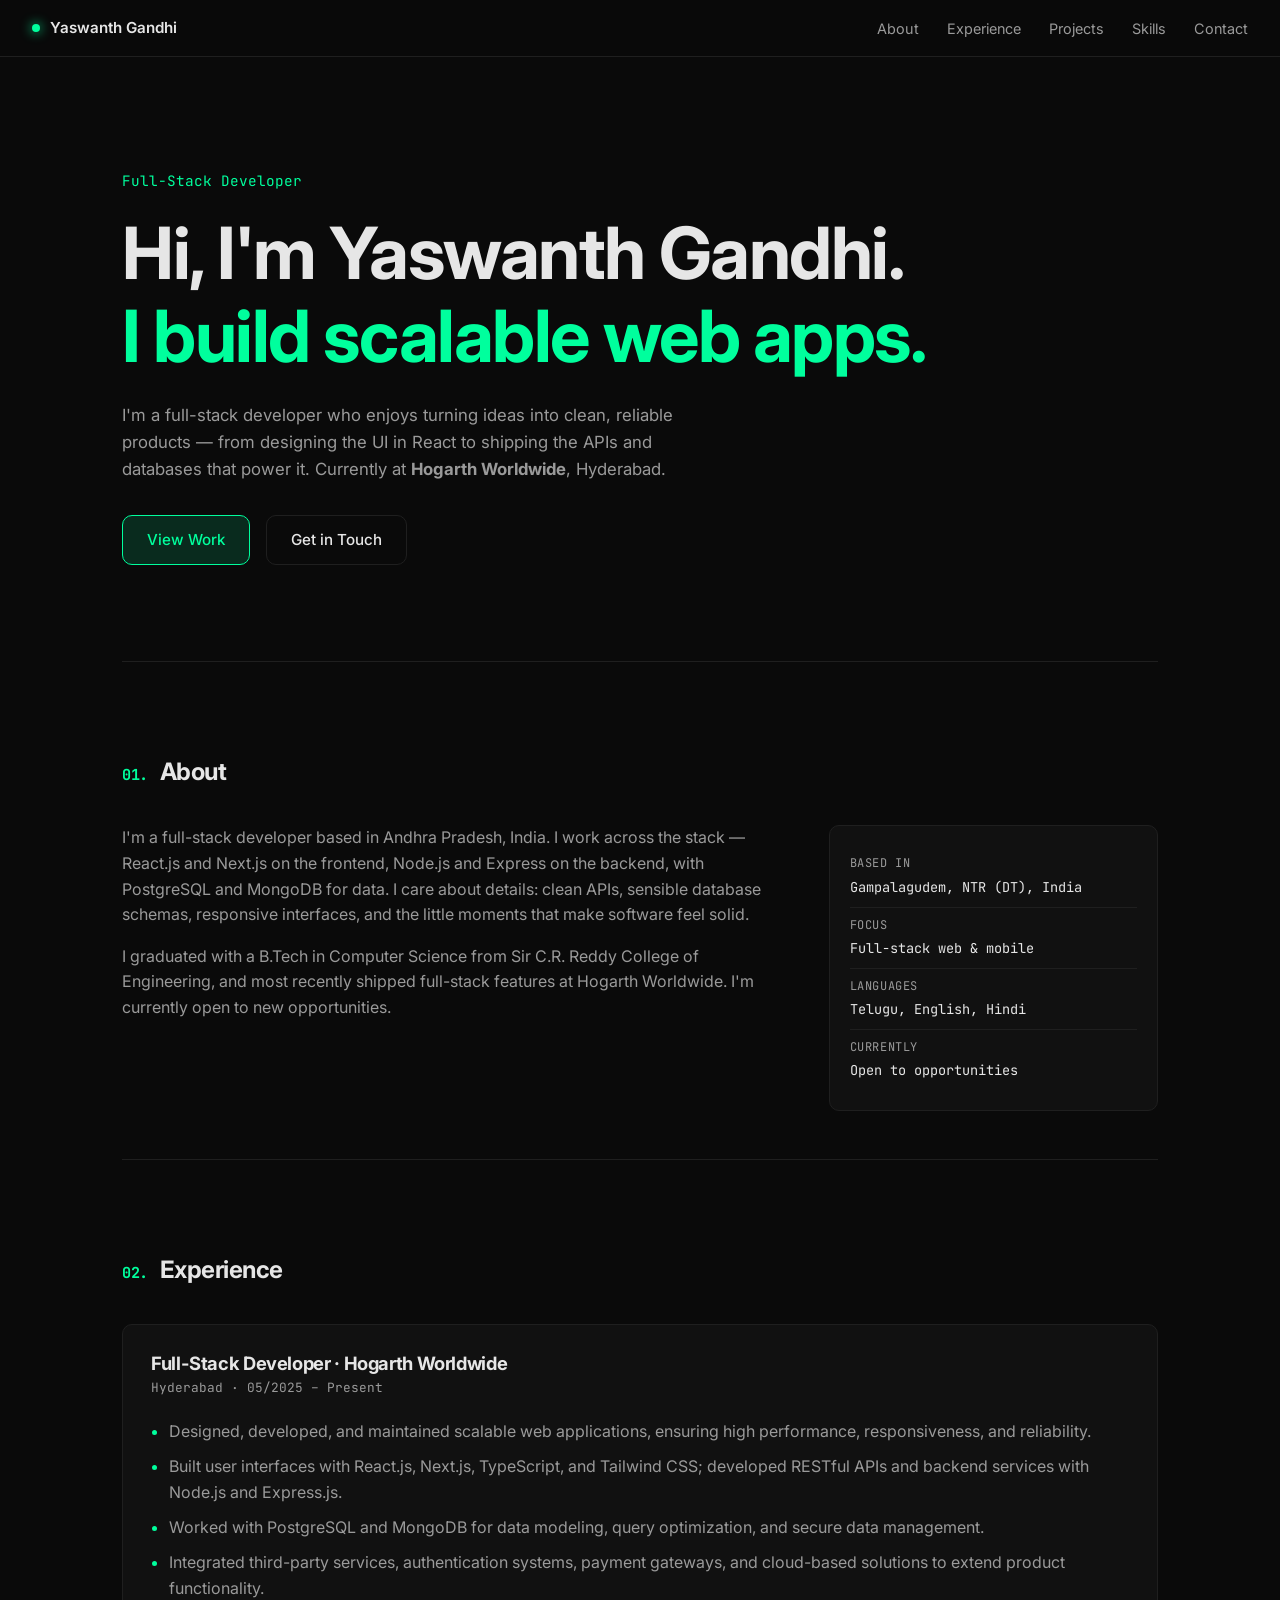
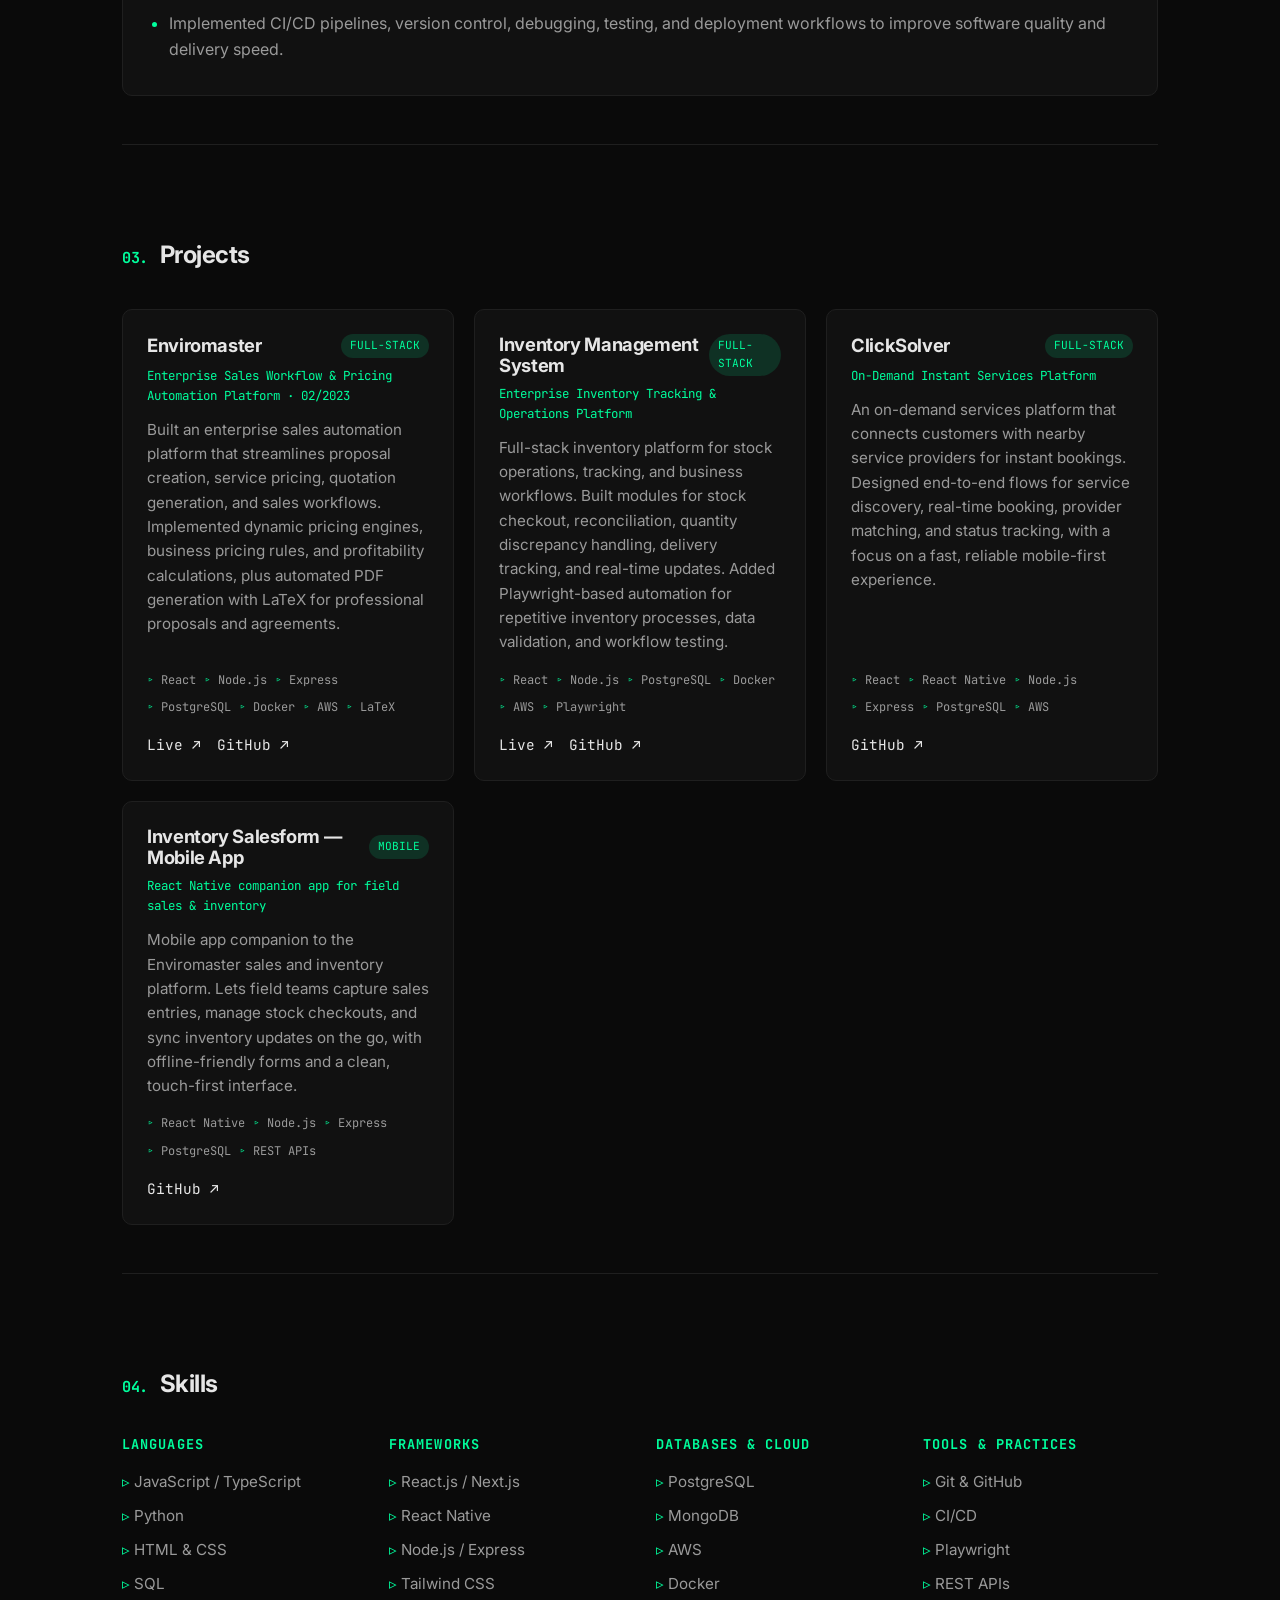
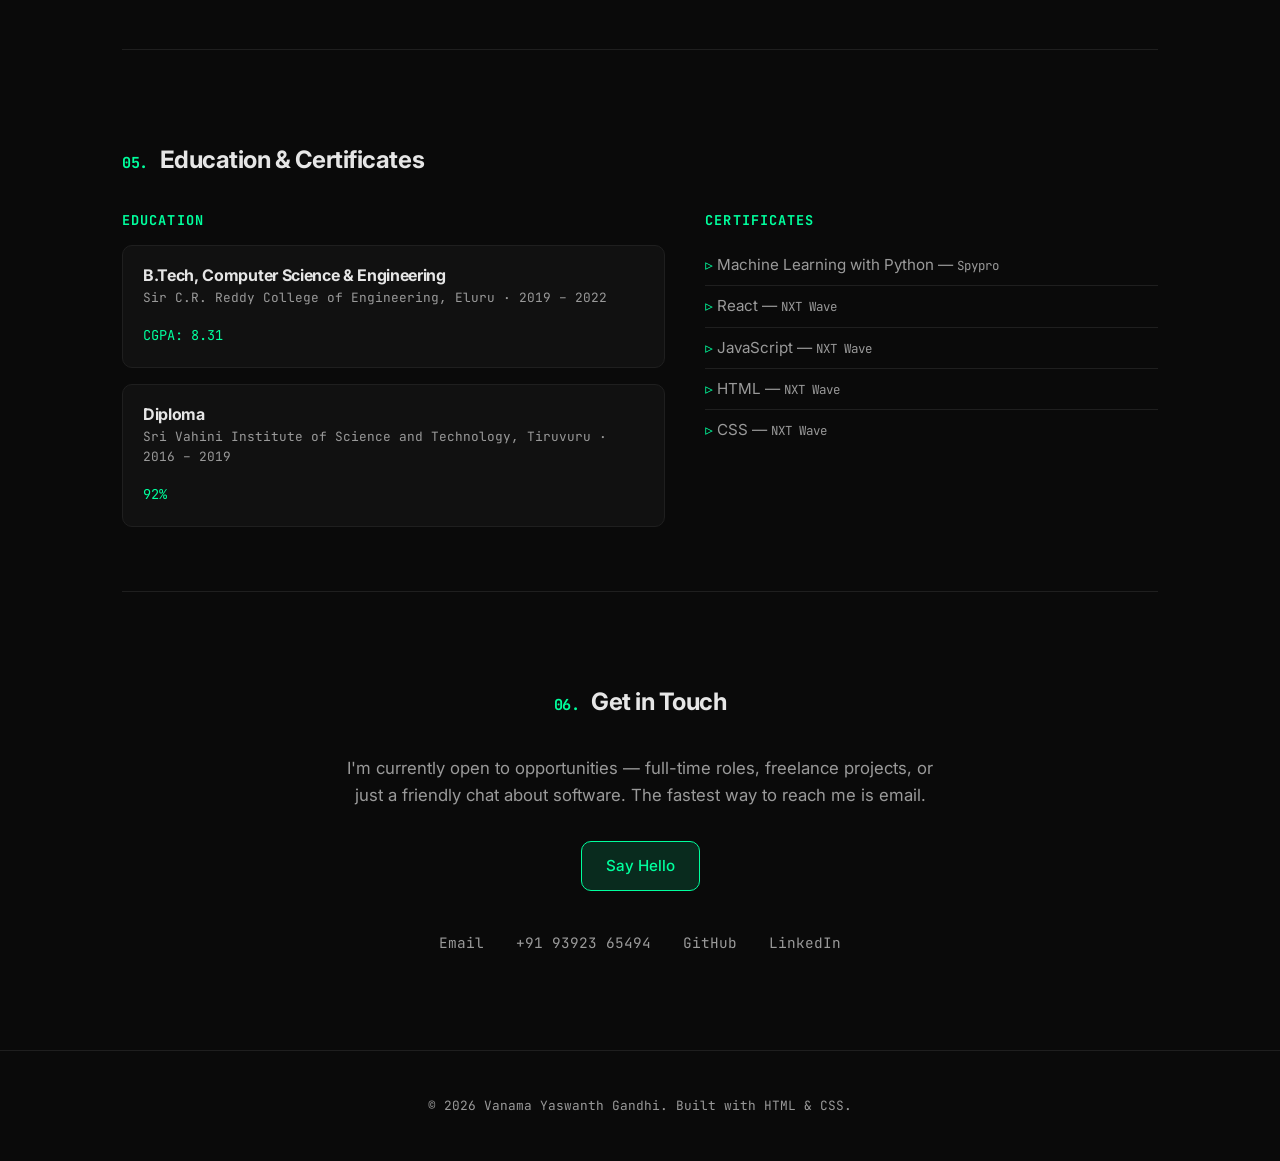
==== index.html @ 5524ef51 "first commit" ====
<!doctype html>
<html lang="en">
  <head>
    <meta charset="utf-8" />
    <meta name="viewport" content="width=device-width, initial-scale=1" />
    <title>Yaswanth Gandhi Vanama — Full-Stack Developer</title>
    <meta
      name="description"
      content="Portfolio of Vanama Yaswanth Gandhi — Full-Stack Developer working with React, Node.js, PostgreSQL, and AWS."
    />
    <link rel="preconnect" href="https://fonts.googleapis.com" />
    <link rel="preconnect" href="https://fonts.gstatic.com" crossorigin />
    <link
      href="https://fonts.googleapis.com/css2?family=Inter:wght@400;500;600;700&family=JetBrains+Mono:wght@400;500&display=swap"
      rel="stylesheet"
    />
    <link rel="stylesheet" href="styles.css" />
  </head>
  <body>
    <header class="nav">
      <a href="#top" class="brand">
        <span class="dot"></span>
        Yaswanth Gandhi
      </a>
      <nav>
        <a href="#about">About</a>
        <a href="#experience">Experience</a>
        <a href="#projects">Projects</a>
        <a href="#skills">Skills</a>
        <a href="#contact">Contact</a>
      </nav>
    </header>

    <main id="top">
      <section class="hero">
        <p class="eyebrow">Full-Stack Developer</p>
        <h1>
          Hi, I'm Yaswanth Gandhi. <br />
          <span class="accent">I build scalable web apps.</span>
        </h1>
        <p class="lede">
          I'm a full-stack developer who enjoys turning ideas into clean,
          reliable products — from designing the UI in React to shipping
          the APIs and databases that power it. Currently at
          <strong>Hogarth Worldwide</strong>, Hyderabad.
        </p>
        <div class="cta">
          <a class="btn btn-primary" href="#projects">View Work</a>
          <a class="btn" href="#contact">Get in Touch</a>
        </div>
      </section>

      <section id="about" class="section">
        <h2><span class="num">01.</span> About</h2>
        <div class="about-grid">
          <div>
            <p>
              I'm a full-stack developer based in Andhra Pradesh, India.
              I work across the stack — React.js and Next.js on the
              frontend, Node.js and Express on the backend, with
              PostgreSQL and MongoDB for data. I care about details:
              clean APIs, sensible database schemas, responsive
              interfaces, and the little moments that make software feel
              solid.
            </p>
            <p>
              I graduated with a B.Tech in Computer Science from Sir C.R.
              Reddy College of Engineering, and most recently shipped
              full-stack features at Hogarth Worldwide. I'm currently
              open to new opportunities.
            </p>
          </div>
          <ul class="facts">
            <li><span>Based in</span> Gampalagudem, NTR (DT), India</li>
            <li><span>Focus</span> Full-stack web &amp; mobile</li>
            <li><span>Languages</span> Telugu, English, Hindi</li>
            <li><span>Currently</span> Open to opportunities</li>
          </ul>
        </div>
      </section>

      <section id="experience" class="section">
        <h2><span class="num">02.</span> Experience</h2>
        <article class="exp">
          <header>
            <div>
              <h3>Full-Stack Developer · Hogarth Worldwide</h3>
              <p class="meta">Hyderabad · 05/2025 – Present</p>
            </div>
          </header>
          <ul>
            <li>
              Designed, developed, and maintained scalable web
              applications, ensuring high performance, responsiveness,
              and reliability.
            </li>
            <li>
              Built user interfaces with React.js, Next.js, TypeScript,
              and Tailwind CSS; developed RESTful APIs and backend
              services with Node.js and Express.js.
            </li>
            <li>
              Worked with PostgreSQL and MongoDB for data modeling,
              query optimization, and secure data management.
            </li>
            <li>
              Integrated third-party services, authentication systems,
              payment gateways, and cloud-based solutions to extend
              product functionality.
            </li>
            <li>
              Implemented CI/CD pipelines, version control, debugging,
              testing, and deployment workflows to improve software
              quality and delivery speed.
            </li>
          </ul>
        </article>
      </section>

      <section id="projects" class="section">
        <h2><span class="num">03.</span> Projects</h2>
        <div class="projects">
          <article class="card">
            <header>
              <h3>Enviromaster</h3>
              <span class="tag">Full-Stack</span>
            </header>
            <p class="card-sub">
              Enterprise Sales Workflow &amp; Pricing Automation
              Platform · 02/2023
            </p>
            <p>
              Built an enterprise sales automation platform that
              streamlines proposal creation, service pricing, quotation
              generation, and sales workflows. Implemented dynamic
              pricing engines, business pricing rules, and profitability
              calculations, plus automated PDF generation with LaTeX for
              professional proposals and agreements.
            </p>
            <ul class="stack">
              <li>React</li>
              <li>Node.js</li>
              <li>Express</li>
              <li>PostgreSQL</li>
              <li>Docker</li>
              <li>AWS</li>
              <li>LaTeX</li>
            </ul>
            <div class="links">
              <a href="https://salesform.enviromasternva.com/" target="_blank" rel="noopener">Live ↗</a>
              <a href="https://github.com/YaswanthVanama123/" target="_blank" rel="noopener">GitHub ↗</a>
            </div>
          </article>

          <article class="card">
            <header>
              <h3>Inventory Management System</h3>
              <span class="tag">Full-Stack</span>
            </header>
            <p class="card-sub">
              Enterprise Inventory Tracking &amp; Operations Platform
            </p>
            <p>
              Full-stack inventory platform for stock operations,
              tracking, and business workflows. Built modules for stock
              checkout, reconciliation, quantity discrepancy handling,
              delivery tracking, and real-time updates. Added
              Playwright-based automation for repetitive inventory
              processes, data validation, and workflow testing.
            </p>
            <ul class="stack">
              <li>React</li>
              <li>Node.js</li>
              <li>PostgreSQL</li>
              <li>Docker</li>
              <li>AWS</li>
              <li>Playwright</li>
            </ul>
            <div class="links">
              <a href="https://inventory.enviromasternva.com/" target="_blank" rel="noopener">Live ↗</a>
              <a href="https://github.com/YaswanthVanama123/" target="_blank" rel="noopener">GitHub ↗</a>
            </div>
          </article>

          <article class="card">
            <header>
              <h3>ClickSolver</h3>
              <span class="tag">Full-Stack</span>
            </header>
            <p class="card-sub">
              On-Demand Instant Services Platform
            </p>
            <p>
              An on-demand services platform that connects customers
              with nearby service providers for instant bookings.
              Designed end-to-end flows for service discovery,
              real-time booking, provider matching, and status tracking,
              with a focus on a fast, reliable mobile-first experience.
            </p>
            <ul class="stack">
              <li>React</li>
              <li>React Native</li>
              <li>Node.js</li>
              <li>Express</li>
              <li>PostgreSQL</li>
              <li>AWS</li>
            </ul>
            <div class="links">
              <a href="https://github.com/YaswanthVanama123/" target="_blank" rel="noopener">GitHub ↗</a>
            </div>
          </article>

          <article class="card">
            <header>
              <h3>Inventory Salesform — Mobile App</h3>
              <span class="tag">Mobile</span>
            </header>
            <p class="card-sub">
              React Native companion app for field sales &amp; inventory
            </p>
            <p>
              Mobile app companion to the Enviromaster sales and
              inventory platform. Lets field teams capture sales
              entries, manage stock checkouts, and sync inventory
              updates on the go, with offline-friendly forms and a
              clean, touch-first interface.
            </p>
            <ul class="stack">
              <li>React Native</li>
              <li>Node.js</li>
              <li>Express</li>
              <li>PostgreSQL</li>
              <li>REST APIs</li>
            </ul>
            <div class="links">
              <a href="https://github.com/YaswanthVanama123/" target="_blank" rel="noopener">GitHub ↗</a>
            </div>
          </article>
        </div>
      </section>

      <section id="skills" class="section">
        <h2><span class="num">04.</span> Skills</h2>
        <div class="skills">
          <div>
            <h4>Languages</h4>
            <ul>
              <li>JavaScript / TypeScript</li>
              <li>Python</li>
              <li>HTML &amp; CSS</li>
              <li>SQL</li>
            </ul>
          </div>
          <div>
            <h4>Frameworks</h4>
            <ul>
              <li>React.js / Next.js</li>
              <li>React Native</li>
              <li>Node.js / Express</li>
              <li>Tailwind CSS</li>
            </ul>
          </div>
          <div>
            <h4>Databases &amp; Cloud</h4>
            <ul>
              <li>PostgreSQL</li>
              <li>MongoDB</li>
              <li>AWS</li>
              <li>Docker</li>
            </ul>
          </div>
          <div>
            <h4>Tools &amp; Practices</h4>
            <ul>
              <li>Git &amp; GitHub</li>
              <li>CI/CD</li>
              <li>Playwright</li>
              <li>REST APIs</li>
            </ul>
          </div>
        </div>
      </section>

      <section id="education" class="section">
        <h2><span class="num">05.</span> Education &amp; Certificates</h2>
        <div class="edu-grid">
          <div>
            <h4>Education</h4>
            <article class="edu">
              <h3>B.Tech, Computer Science &amp; Engineering</h3>
              <p class="meta">
                Sir C.R. Reddy College of Engineering, Eluru · 2019 – 2022
              </p>
              <p class="grade">CGPA: 8.31</p>
            </article>
            <article class="edu">
              <h3>Diploma</h3>
              <p class="meta">
                Sri Vahini Institute of Science and Technology, Tiruvuru
                · 2016 – 2019
              </p>
              <p class="grade">92%</p>
            </article>
          </div>
          <div>
            <h4>Certificates</h4>
            <ul class="certs">
              <li>Machine Learning with Python — <span>Spypro</span></li>
              <li>React — <span>NXT Wave</span></li>
              <li>JavaScript — <span>NXT Wave</span></li>
              <li>HTML — <span>NXT Wave</span></li>
              <li>CSS — <span>NXT Wave</span></li>
            </ul>
          </div>
        </div>
      </section>

      <section id="contact" class="section contact">
        <h2><span class="num">06.</span> Get in Touch</h2>
        <p class="lede">
          I'm currently open to opportunities — full-time roles,
          freelance projects, or just a friendly chat about software.
          The fastest way to reach me is email.
        </p>
        <a class="btn btn-primary" href="mailto:vanamayaswanth1@gmail.com"
          >Say Hello</a
        >
        <div class="socials">
          <a href="mailto:vanamayaswanth1@gmail.com">Email</a>
          <a href="tel:+919392365494">+91 93923 65494</a>
          <a
            href="https://github.com/YaswanthVanama123/"
            target="_blank"
            rel="noopener"
            >GitHub</a
          >
          <a
            href="https://www.linkedin.com/in/yaswanth-gandhi-vanama-25b083276/"
            target="_blank"
            rel="noopener"
            >LinkedIn</a
          >
        </div>
      </section>
    </main>

    <footer class="footer">
      <p>
        © <span id="year"></span> Vanama Yaswanth Gandhi. Built with HTML
        &amp; CSS.
      </p>
    </footer>

    <script>
      document.getElementById("year").textContent = new Date().getFullYear();
    </script>
  </body>
</html>
---- styles.css ----
:root {
  --bg: #0a0a0a;
  --bg-elev: #111111;
  --border: #1f1f1f;
  --text: #e6e6e6;
  --text-dim: #9a9a9a;
  --accent: #00ff9d;
  --accent-dim: #00ff9d22;
  --radius: 10px;
  --max: 1100px;
  --font-sans: "Inter", system-ui, -apple-system, "Segoe UI", Roboto, sans-serif;
  --font-mono: "JetBrains Mono", ui-monospace, SFMono-Regular, Menlo, monospace;
}

* {
  box-sizing: border-box;
}

html {
  scroll-behavior: smooth;
}

body {
  margin: 0;
  background: var(--bg);
  color: var(--text);
  font-family: var(--font-sans);
  font-size: 16px;
  line-height: 1.6;
  -webkit-font-smoothing: antialiased;
}

a {
  color: inherit;
  text-decoration: none;
  transition: color 0.15s ease;
}

a:hover {
  color: var(--accent);
}

/* ---------- nav ---------- */
.nav {
  position: sticky;
  top: 0;
  z-index: 10;
  display: flex;
  justify-content: space-between;
  align-items: center;
  padding: 1rem 2rem;
  background: rgba(10, 10, 10, 0.75);
  backdrop-filter: blur(10px);
  -webkit-backdrop-filter: blur(10px);
  border-bottom: 1px solid var(--border);
}

.brand {
  display: inline-flex;
  align-items: center;
  gap: 0.6rem;
  font-weight: 600;
  font-size: 0.95rem;
}

.dot {
  width: 8px;
  height: 8px;
  border-radius: 50%;
  background: var(--accent);
  box-shadow: 0 0 12px var(--accent);
}

.nav nav {
  display: flex;
  gap: 1.75rem;
  font-size: 0.9rem;
  color: var(--text-dim);
}

/* ---------- layout ---------- */
main {
  max-width: var(--max);
  margin: 0 auto;
  padding: 0 2rem;
}

.section {
  padding: 6rem 0 3rem;
  border-top: 1px solid var(--border);
}

.section:first-of-type {
  border-top: none;
}

h1,
h2,
h3,
h4 {
  margin: 0 0 1rem;
  line-height: 1.15;
  letter-spacing: -0.02em;
}

h2 {
  font-size: 1.5rem;
  display: flex;
  align-items: baseline;
  gap: 0.75rem;
  margin-bottom: 2.5rem;
}

.num {
  font-family: var(--font-mono);
  color: var(--accent);
  font-size: 0.95rem;
}

/* ---------- hero ---------- */
.hero {
  padding: 7rem 0 6rem;
}

.eyebrow {
  font-family: var(--font-mono);
  color: var(--accent);
  font-size: 0.9rem;
  margin: 0 0 1.25rem;
}

.hero h1 {
  font-size: clamp(2.5rem, 6vw, 4.5rem);
  font-weight: 700;
  margin-bottom: 1.5rem;
}

.accent {
  color: var(--accent);
}

.lede {
  color: var(--text-dim);
  max-width: 38rem;
  font-size: 1.05rem;
  margin: 0 0 2rem;
}

.cta {
  display: flex;
  gap: 1rem;
  flex-wrap: wrap;
}

.btn {
  display: inline-block;
  padding: 0.75rem 1.5rem;
  border: 1px solid var(--border);
  border-radius: var(--radius);
  font-size: 0.95rem;
  font-weight: 500;
  transition: all 0.15s ease;
}

.btn:hover {
  border-color: var(--accent);
  color: var(--accent);
  transform: translateY(-1px);
}

.btn-primary {
  background: var(--accent-dim);
  border-color: var(--accent);
  color: var(--accent);
}

.btn-primary:hover {
  background: var(--accent);
  color: var(--bg);
}

/* ---------- about ---------- */
.about-grid {
  display: grid;
  grid-template-columns: 2fr 1fr;
  gap: 3rem;
  align-items: start;
}

.about-grid p {
  color: var(--text-dim);
  margin: 0 0 1rem;
}

.facts {
  list-style: none;
  padding: 1.25rem;
  margin: 0;
  border: 1px solid var(--border);
  border-radius: var(--radius);
  background: var(--bg-elev);
  font-family: var(--font-mono);
  font-size: 0.85rem;
}

.facts li {
  padding: 0.5rem 0;
  color: var(--text);
  border-bottom: 1px solid var(--border);
}

.facts li:last-child {
  border-bottom: none;
}

.facts span {
  display: block;
  color: var(--text-dim);
  font-size: 0.75rem;
  text-transform: uppercase;
  letter-spacing: 0.05em;
  margin-bottom: 0.2rem;
}

/* ---------- projects ---------- */
.projects {
  display: grid;
  grid-template-columns: repeat(auto-fit, minmax(280px, 1fr));
  gap: 1.25rem;
}

.card {
  background: var(--bg-elev);
  border: 1px solid var(--border);
  border-radius: var(--radius);
  padding: 1.5rem;
  display: flex;
  flex-direction: column;
  transition: transform 0.2s ease, border-color 0.2s ease;
}

.card:hover {
  transform: translateY(-4px);
  border-color: var(--accent);
}

.card header {
  display: flex;
  justify-content: space-between;
  align-items: center;
  margin-bottom: 0.75rem;
}

.card h3 {
  font-size: 1.15rem;
  margin: 0;
}

.tag {
  font-family: var(--font-mono);
  font-size: 0.7rem;
  text-transform: uppercase;
  color: var(--accent);
  background: var(--accent-dim);
  padding: 0.2rem 0.55rem;
  border-radius: 999px;
}

.card p {
  color: var(--text-dim);
  font-size: 0.95rem;
  flex: 1;
  margin: 0 0 1rem;
}

.stack {
  list-style: none;
  padding: 0;
  margin: 0 0 1rem;
  display: flex;
  flex-wrap: wrap;
  gap: 0.5rem;
  font-family: var(--font-mono);
  font-size: 0.75rem;
  color: var(--text-dim);
}

.stack li::before {
  content: "▹ ";
  color: var(--accent);
}

.links {
  display: flex;
  gap: 1rem;
  font-size: 0.9rem;
  font-family: var(--font-mono);
}

/* ---------- experience ---------- */
.exp {
  background: var(--bg-elev);
  border: 1px solid var(--border);
  border-radius: var(--radius);
  padding: 1.75rem;
}

.exp h3 {
  font-size: 1.15rem;
  margin: 0 0 0.25rem;
}

.meta {
  font-family: var(--font-mono);
  font-size: 0.8rem;
  color: var(--text-dim);
  margin: 0 0 1rem;
}

.exp ul {
  margin: 0;
  padding-left: 1.1rem;
  color: var(--text-dim);
}

.exp li {
  padding: 0.3rem 0;
}

.exp li::marker {
  color: var(--accent);
}

.card-sub {
  font-family: var(--font-mono);
  font-size: 0.78rem !important;
  color: var(--accent) !important;
  margin: -0.25rem 0 0.75rem !important;
  flex: none !important;
}

/* ---------- education & certs ---------- */
.edu-grid {
  display: grid;
  grid-template-columns: 1.2fr 1fr;
  gap: 2.5rem;
}

.edu-grid h4 {
  font-size: 0.85rem;
  text-transform: uppercase;
  letter-spacing: 0.08em;
  color: var(--accent);
  font-family: var(--font-mono);
  margin-bottom: 1rem;
}

.edu {
  padding: 1.25rem;
  border: 1px solid var(--border);
  border-radius: var(--radius);
  background: var(--bg-elev);
  margin-bottom: 1rem;
}

.edu h3 {
  font-size: 1rem;
  margin: 0 0 0.25rem;
}

.grade {
  font-family: var(--font-mono);
  font-size: 0.85rem;
  color: var(--accent);
  margin: 0;
}

.certs {
  list-style: none;
  padding: 0;
  margin: 0;
  color: var(--text-dim);
}

.certs li {
  padding: 0.5rem 0;
  border-bottom: 1px solid var(--border);
  font-size: 0.95rem;
}

.certs li:last-child {
  border-bottom: none;
}

.certs li::before {
  content: "▹ ";
  color: var(--accent);
}

.certs span {
  font-family: var(--font-mono);
  font-size: 0.78rem;
  color: var(--text-dim);
}

/* ---------- skills ---------- */
.skills {
  display: grid;
  grid-template-columns: repeat(auto-fit, minmax(200px, 1fr));
  gap: 2rem;
}

.skills h4 {
  font-size: 0.85rem;
  text-transform: uppercase;
  letter-spacing: 0.08em;
  color: var(--accent);
  font-family: var(--font-mono);
  margin-bottom: 0.75rem;
}

.skills ul {
  list-style: none;
  padding: 0;
  margin: 0;
  color: var(--text-dim);
}

.skills li {
  padding: 0.3rem 0;
  font-size: 0.95rem;
}

.skills li::before {
  content: "▹ ";
  color: var(--accent);
}

/* ---------- contact ---------- */
.contact {
  text-align: center;
  padding: 6rem 0;
}

.contact h2 {
  justify-content: center;
}

.contact .lede {
  margin: 0 auto 2rem;
}

.contact .btn-primary {
  margin-bottom: 2.5rem;
}

.socials {
  display: flex;
  justify-content: center;
  gap: 2rem;
  font-family: var(--font-mono);
  font-size: 0.9rem;
  color: var(--text-dim);
}

/* ---------- footer ---------- */
.footer {
  border-top: 1px solid var(--border);
  padding: 2rem;
  text-align: center;
  color: var(--text-dim);
  font-family: var(--font-mono);
  font-size: 0.8rem;
}

/* ---------- responsive ---------- */
@media (max-width: 720px) {
  .nav {
    padding: 1rem;
  }

  .nav nav {
    gap: 1rem;
  }

  main {
    padding: 0 1.25rem;
  }

  .about-grid,
  .edu-grid {
    grid-template-columns: 1fr;
    gap: 1.5rem;
  }

  .section {
    padding: 4rem 0 2rem;
  }

  .hero {
    padding: 4rem 0;
  }
}
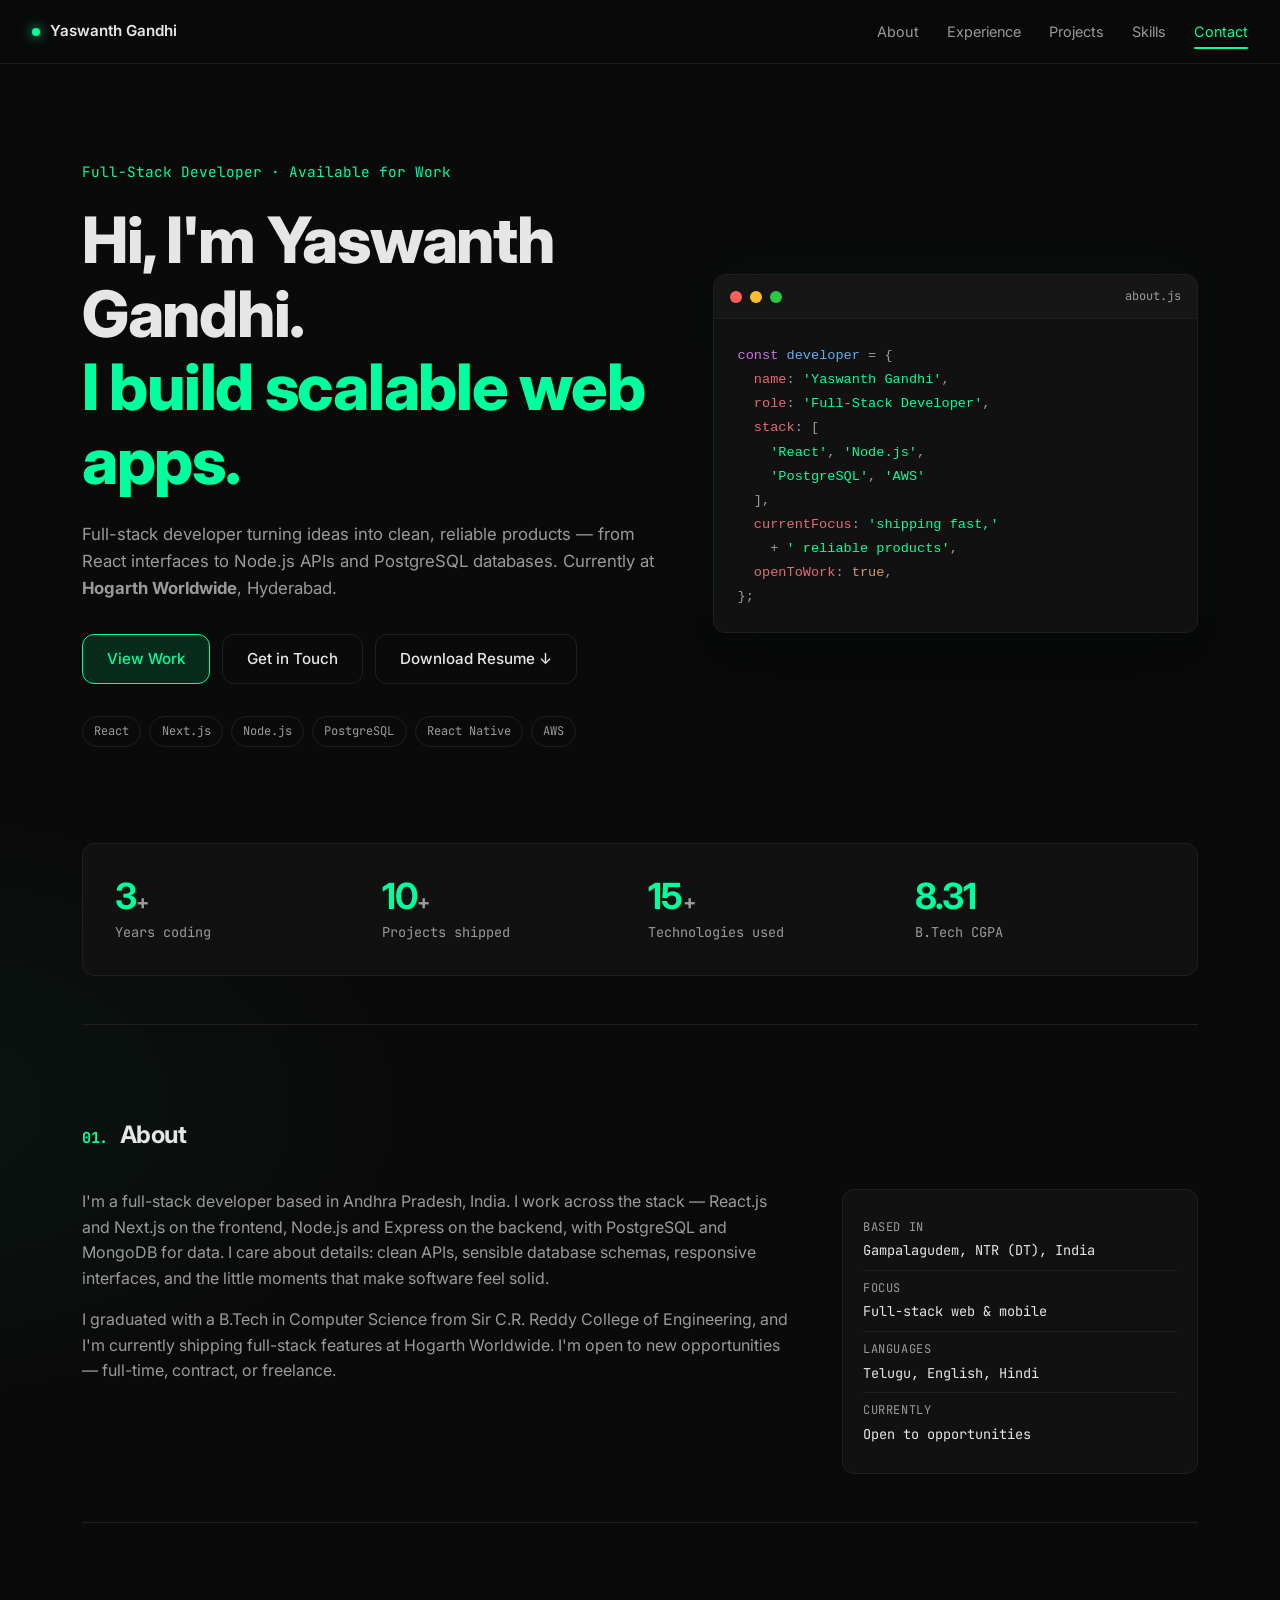
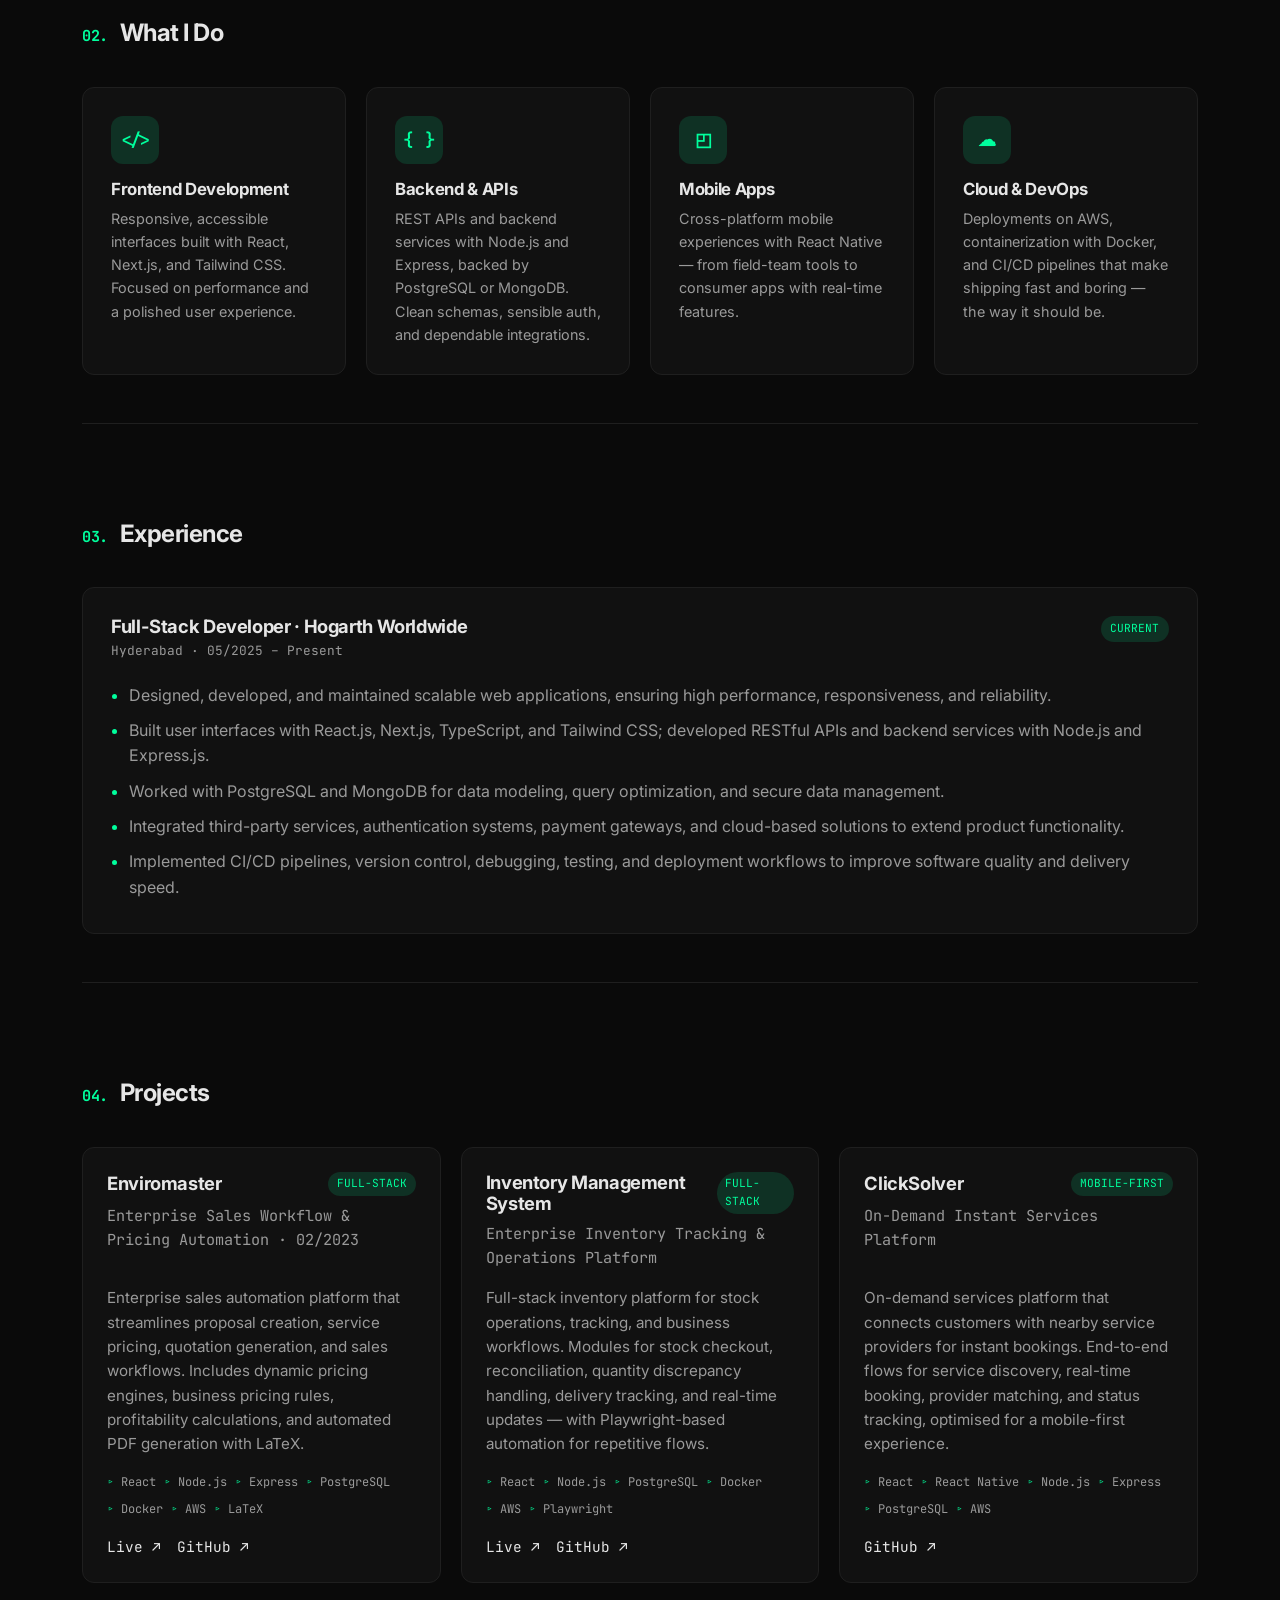
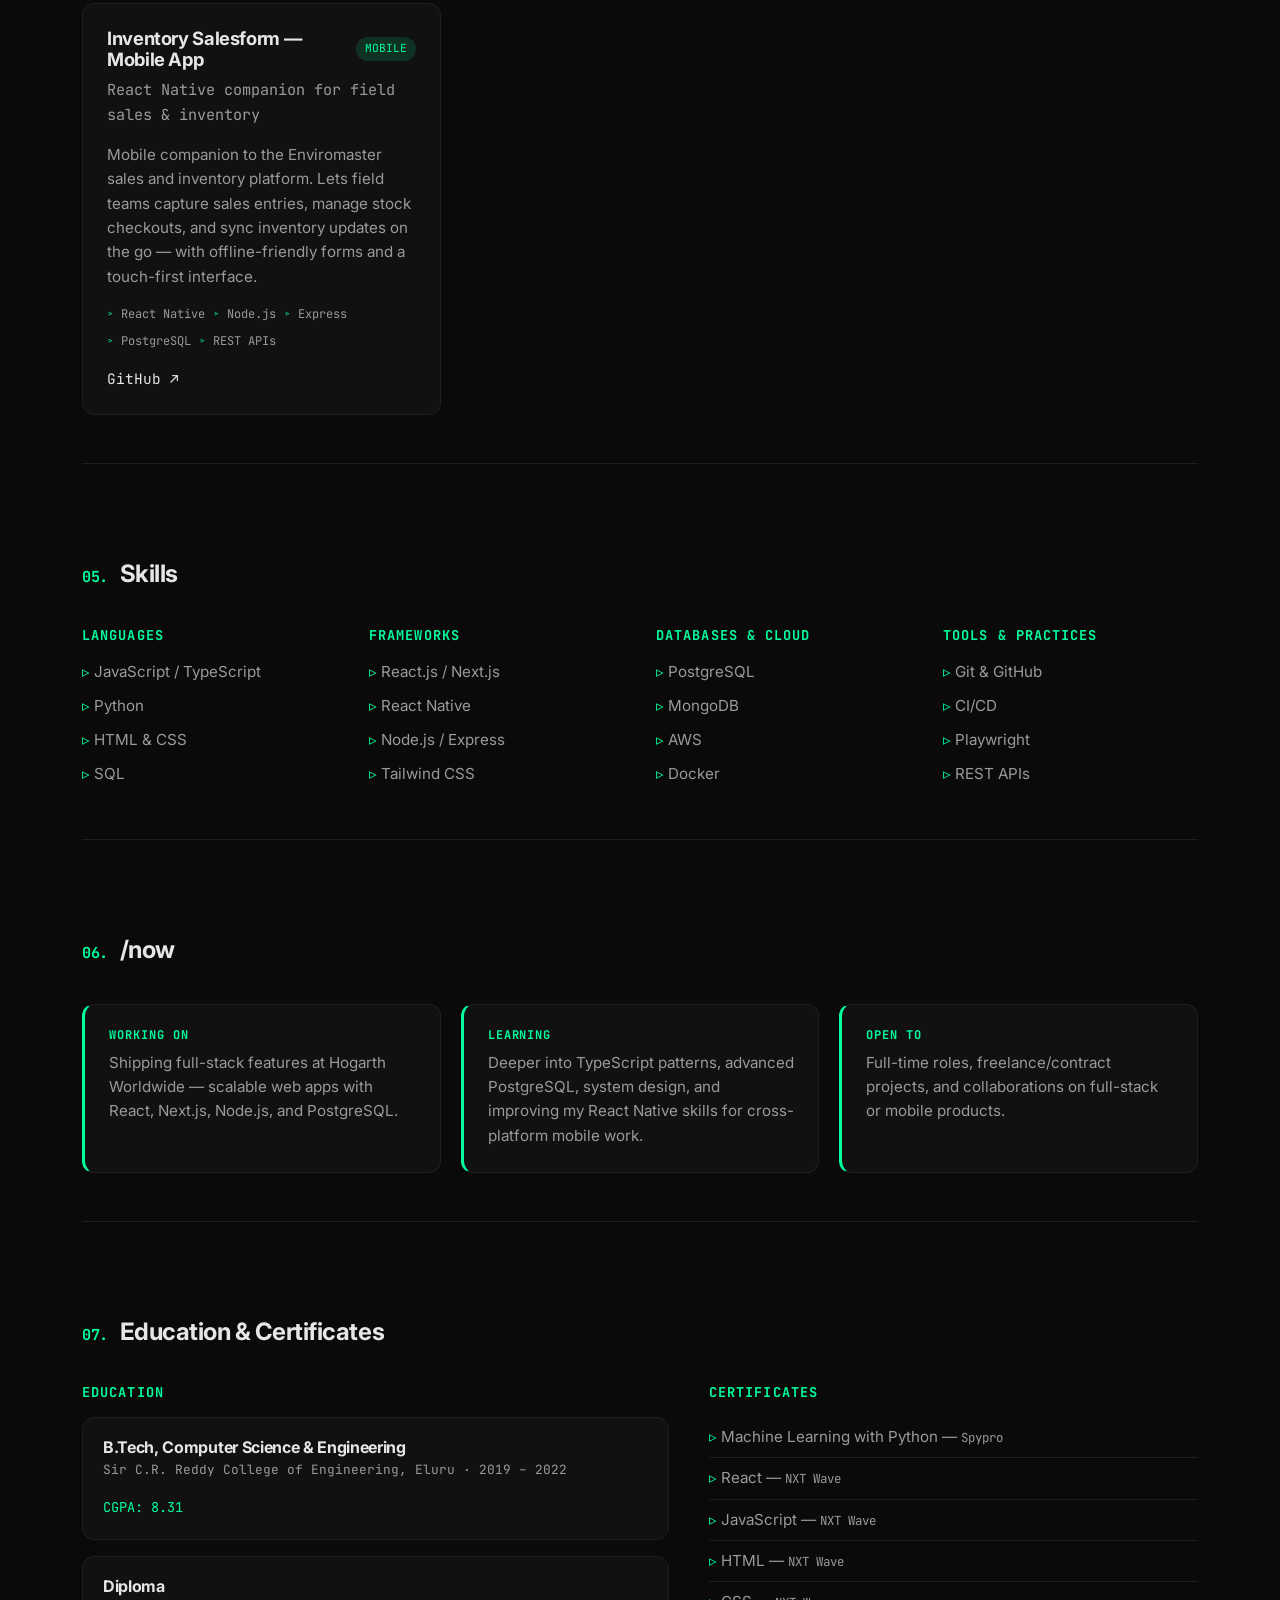
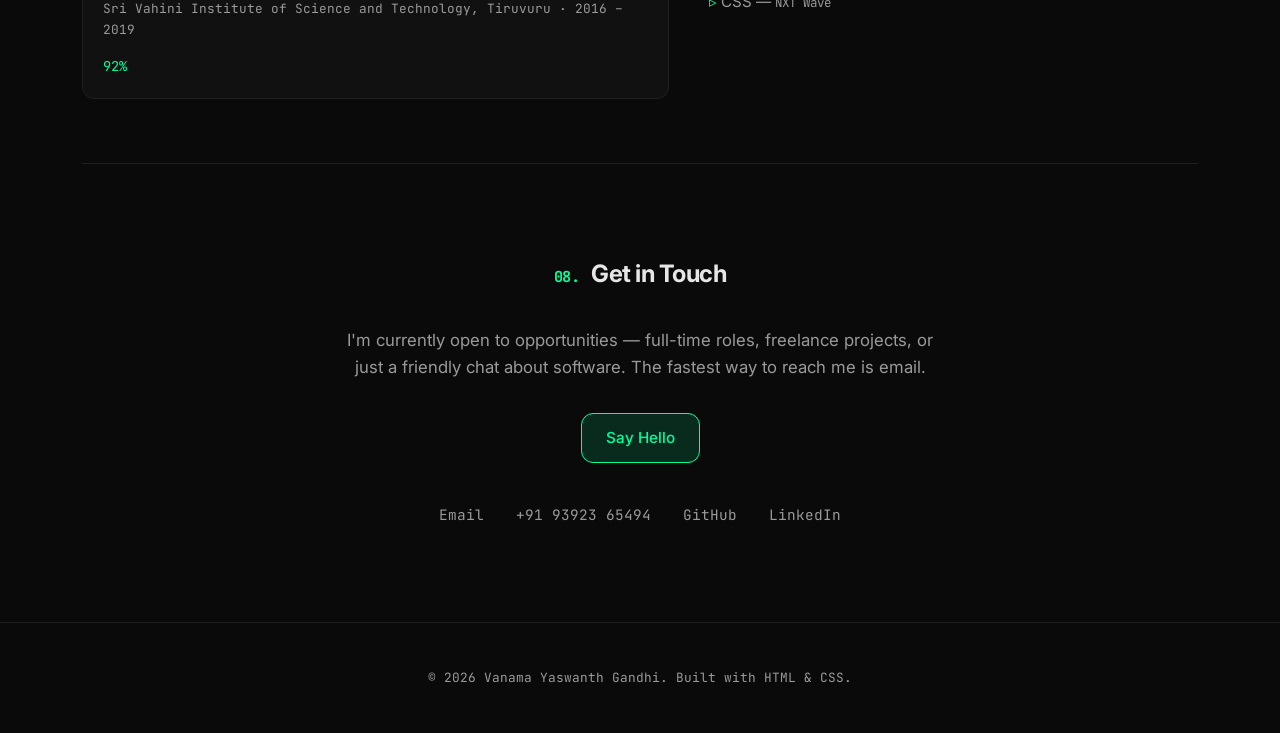
==== commit fcc9433c: "Added New technologies" ====
--- a/index.html
+++ b/index.html
@@ -11,18 +11,20 @@
     <link rel="preconnect" href="https://fonts.googleapis.com" />
     <link rel="preconnect" href="https://fonts.gstatic.com" crossorigin />
     <link
-      href="https://fonts.googleapis.com/css2?family=Inter:wght@400;500;600;700&family=JetBrains+Mono:wght@400;500&display=swap"
+      href="https://fonts.googleapis.com/css2?family=Inter:wght@400;500;600;700;800&family=JetBrains+Mono:wght@400;500&display=swap"
       rel="stylesheet"
     />
     <link rel="stylesheet" href="styles.css" />
   </head>
   <body>
+    <div class="progress" id="progress"></div>
+
     <header class="nav">
       <a href="#top" class="brand">
         <span class="dot"></span>
         Yaswanth Gandhi
       </a>
-      <nav>
+      <nav id="nav-links">
         <a href="#about">About</a>
         <a href="#experience">Experience</a>
         <a href="#projects">Projects</a>
@@ -33,24 +35,74 @@
 
     <main id="top">
       <section class="hero">
-        <p class="eyebrow">Full-Stack Developer</p>
-        <h1>
-          Hi, I'm Yaswanth Gandhi. <br />
-          <span class="accent">I build scalable web apps.</span>
-        </h1>
-        <p class="lede">
-          I'm a full-stack developer who enjoys turning ideas into clean,
-          reliable products — from designing the UI in React to shipping
-          the APIs and databases that power it. Currently at
-          <strong>Hogarth Worldwide</strong>, Hyderabad.
-        </p>
-        <div class="cta">
-          <a class="btn btn-primary" href="#projects">View Work</a>
-          <a class="btn" href="#contact">Get in Touch</a>
-        </div>
-      </section>
-
-      <section id="about" class="section">
+        <div class="hero-text">
+          <p class="eyebrow">Full-Stack Developer · Available for Work</p>
+          <h1>
+            Hi, I'm Yaswanth Gandhi. <br />
+            <span class="accent">I build scalable web apps.</span>
+          </h1>
+          <p class="lede">
+            Full-stack developer turning ideas into clean, reliable
+            products — from React interfaces to Node.js APIs and
+            PostgreSQL databases. Currently at
+            <strong>Hogarth Worldwide</strong>, Hyderabad.
+          </p>
+          <div class="cta">
+            <a class="btn btn-primary" href="#projects">View Work</a>
+            <a class="btn" href="#contact">Get in Touch</a>
+            <a class="btn" href="resume.pdf" download>Download Resume ↓</a>
+          </div>
+          <div class="tags">
+            <span>React</span>
+            <span>Next.js</span>
+            <span>Node.js</span>
+            <span>PostgreSQL</span>
+            <span>React Native</span>
+            <span>AWS</span>
+          </div>
+        </div>
+
+        <aside class="hero-card" aria-hidden="true">
+          <div class="hero-card-header">
+            <span class="bubble red"></span>
+            <span class="bubble yellow"></span>
+            <span class="bubble green"></span>
+            <span class="hero-card-title">about.js</span>
+          </div>
+          <pre><code><span class="c-key">const</span> <span class="c-var">developer</span> = {
+  <span class="c-prop">name</span>: <span class="c-str">'Yaswanth Gandhi'</span>,
+  <span class="c-prop">role</span>: <span class="c-str">'Full-Stack Developer'</span>,
+  <span class="c-prop">stack</span>: [
+    <span class="c-str">'React'</span>, <span class="c-str">'Node.js'</span>,
+    <span class="c-str">'PostgreSQL'</span>, <span class="c-str">'AWS'</span>
+  ],
+  <span class="c-prop">currentFocus</span>: <span class="c-str">'shipping fast,'</span>
+    + <span class="c-str">' reliable products'</span>,
+  <span class="c-prop">openToWork</span>: <span class="c-bool">true</span>,
+};</code></pre>
+        </aside>
+      </section>
+
+      <section class="stats reveal">
+        <div>
+          <h3>3<span>+</span></h3>
+          <p>Years coding</p>
+        </div>
+        <div>
+          <h3>10<span>+</span></h3>
+          <p>Projects shipped</p>
+        </div>
+        <div>
+          <h3>15<span>+</span></h3>
+          <p>Technologies used</p>
+        </div>
+        <div>
+          <h3>8.31</h3>
+          <p>B.Tech CGPA</p>
+        </div>
+      </section>
+
+      <section id="about" class="section reveal">
         <h2><span class="num">01.</span> About</h2>
         <div class="about-grid">
           <div>
@@ -65,9 +117,9 @@
             </p>
             <p>
               I graduated with a B.Tech in Computer Science from Sir C.R.
-              Reddy College of Engineering, and most recently shipped
-              full-stack features at Hogarth Worldwide. I'm currently
-              open to new opportunities.
+              Reddy College of Engineering, and I'm currently shipping
+              full-stack features at Hogarth Worldwide. I'm open to new
+              opportunities — full-time, contract, or freelance.
             </p>
           </div>
           <ul class="facts">
@@ -79,14 +131,56 @@
         </div>
       </section>
 
-      <section id="experience" class="section">
-        <h2><span class="num">02.</span> Experience</h2>
+      <section id="services" class="section reveal">
+        <h2><span class="num">02.</span> What I Do</h2>
+        <div class="services">
+          <article class="svc">
+            <div class="svc-icon">&#60;/&#62;</div>
+            <h3>Frontend Development</h3>
+            <p>
+              Responsive, accessible interfaces built with React, Next.js,
+              and Tailwind CSS. Focused on performance and a polished
+              user experience.
+            </p>
+          </article>
+          <article class="svc">
+            <div class="svc-icon">{ }</div>
+            <h3>Backend &amp; APIs</h3>
+            <p>
+              REST APIs and backend services with Node.js and Express,
+              backed by PostgreSQL or MongoDB. Clean schemas, sensible
+              auth, and dependable integrations.
+            </p>
+          </article>
+          <article class="svc">
+            <div class="svc-icon">&#9712;</div>
+            <h3>Mobile Apps</h3>
+            <p>
+              Cross-platform mobile experiences with React Native — from
+              field-team tools to consumer apps with real-time features.
+            </p>
+          </article>
+          <article class="svc">
+            <div class="svc-icon">&#9729;</div>
+            <h3>Cloud &amp; DevOps</h3>
+            <p>
+              Deployments on AWS, containerization with Docker, and
+              CI/CD pipelines that make shipping fast and boring — the
+              way it should be.
+            </p>
+          </article>
+        </div>
+      </section>
+
+      <section id="experience" class="section reveal">
+        <h2><span class="num">03.</span> Experience</h2>
         <article class="exp">
           <header>
             <div>
               <h3>Full-Stack Developer · Hogarth Worldwide</h3>
               <p class="meta">Hyderabad · 05/2025 – Present</p>
             </div>
+            <span class="badge">Current</span>
           </header>
           <ul>
             <li>
@@ -117,8 +211,8 @@
         </article>
       </section>
 
-      <section id="projects" class="section">
-        <h2><span class="num">03.</span> Projects</h2>
+      <section id="projects" class="section reveal">
+        <h2><span class="num">04.</span> Projects</h2>
         <div class="projects">
           <article class="card">
             <header>
@@ -126,16 +220,14 @@
               <span class="tag">Full-Stack</span>
             </header>
             <p class="card-sub">
-              Enterprise Sales Workflow &amp; Pricing Automation
-              Platform · 02/2023
-            </p>
-            <p>
-              Built an enterprise sales automation platform that
-              streamlines proposal creation, service pricing, quotation
-              generation, and sales workflows. Implemented dynamic
-              pricing engines, business pricing rules, and profitability
-              calculations, plus automated PDF generation with LaTeX for
-              professional proposals and agreements.
+              Enterprise Sales Workflow &amp; Pricing Automation · 02/2023
+            </p>
+            <p>
+              Enterprise sales automation platform that streamlines
+              proposal creation, service pricing, quotation generation,
+              and sales workflows. Includes dynamic pricing engines,
+              business pricing rules, profitability calculations, and
+              automated PDF generation with LaTeX.
             </p>
             <ul class="stack">
               <li>React</li>
@@ -162,11 +254,10 @@
             </p>
             <p>
               Full-stack inventory platform for stock operations,
-              tracking, and business workflows. Built modules for stock
+              tracking, and business workflows. Modules for stock
               checkout, reconciliation, quantity discrepancy handling,
-              delivery tracking, and real-time updates. Added
-              Playwright-based automation for repetitive inventory
-              processes, data validation, and workflow testing.
+              delivery tracking, and real-time updates — with
+              Playwright-based automation for repetitive flows.
             </p>
             <ul class="stack">
               <li>React</li>
@@ -185,17 +276,17 @@
           <article class="card">
             <header>
               <h3>ClickSolver</h3>
-              <span class="tag">Full-Stack</span>
+              <span class="tag">Mobile-First</span>
             </header>
             <p class="card-sub">
               On-Demand Instant Services Platform
             </p>
             <p>
-              An on-demand services platform that connects customers
-              with nearby service providers for instant bookings.
-              Designed end-to-end flows for service discovery,
-              real-time booking, provider matching, and status tracking,
-              with a focus on a fast, reliable mobile-first experience.
+              On-demand services platform that connects customers with
+              nearby service providers for instant bookings. End-to-end
+              flows for service discovery, real-time booking, provider
+              matching, and status tracking, optimised for a mobile-first
+              experience.
             </p>
             <ul class="stack">
               <li>React</li>
@@ -216,14 +307,13 @@
               <span class="tag">Mobile</span>
             </header>
             <p class="card-sub">
-              React Native companion app for field sales &amp; inventory
-            </p>
-            <p>
-              Mobile app companion to the Enviromaster sales and
-              inventory platform. Lets field teams capture sales
-              entries, manage stock checkouts, and sync inventory
-              updates on the go, with offline-friendly forms and a
-              clean, touch-first interface.
+              React Native companion for field sales &amp; inventory
+            </p>
+            <p>
+              Mobile companion to the Enviromaster sales and inventory
+              platform. Lets field teams capture sales entries, manage
+              stock checkouts, and sync inventory updates on the go —
+              with offline-friendly forms and a touch-first interface.
             </p>
             <ul class="stack">
               <li>React Native</li>
@@ -239,8 +329,8 @@
         </div>
       </section>
 
-      <section id="skills" class="section">
-        <h2><span class="num">04.</span> Skills</h2>
+      <section id="skills" class="section reveal">
+        <h2><span class="num">05.</span> Skills</h2>
         <div class="skills">
           <div>
             <h4>Languages</h4>
@@ -281,8 +371,36 @@
         </div>
       </section>
 
-      <section id="education" class="section">
-        <h2><span class="num">05.</span> Education &amp; Certificates</h2>
+      <section id="now" class="section reveal">
+        <h2><span class="num">06.</span> /now</h2>
+        <div class="now">
+          <div class="now-card">
+            <h4>Working on</h4>
+            <p>
+              Shipping full-stack features at Hogarth Worldwide — scalable
+              web apps with React, Next.js, Node.js, and PostgreSQL.
+            </p>
+          </div>
+          <div class="now-card">
+            <h4>Learning</h4>
+            <p>
+              Deeper into TypeScript patterns, advanced PostgreSQL,
+              system design, and improving my React Native skills for
+              cross-platform mobile work.
+            </p>
+          </div>
+          <div class="now-card">
+            <h4>Open to</h4>
+            <p>
+              Full-time roles, freelance/contract projects, and
+              collaborations on full-stack or mobile products.
+            </p>
+          </div>
+        </div>
+      </section>
+
+      <section id="education" class="section reveal">
+        <h2><span class="num">07.</span> Education &amp; Certificates</h2>
         <div class="edu-grid">
           <div>
             <h4>Education</h4>
@@ -315,8 +433,8 @@
         </div>
       </section>
 
-      <section id="contact" class="section contact">
-        <h2><span class="num">06.</span> Get in Touch</h2>
+      <section id="contact" class="section contact reveal">
+        <h2><span class="num">08.</span> Get in Touch</h2>
         <p class="lede">
           I'm currently open to opportunities — full-time roles,
           freelance projects, or just a friendly chat about software.
@@ -344,6 +462,8 @@
       </section>
     </main>
 
+    <a href="#top" class="to-top" id="toTop" aria-label="Back to top">↑</a>
+
     <footer class="footer">
       <p>
         © <span id="year"></span> Vanama Yaswanth Gandhi. Built with HTML
@@ -352,7 +472,50 @@
     </footer>
 
     <script>
+      // Year
       document.getElementById("year").textContent = new Date().getFullYear();
+
+      // Scroll progress bar
+      const progress = document.getElementById("progress");
+      const toTop = document.getElementById("toTop");
+      window.addEventListener("scroll", () => {
+        const h = document.documentElement;
+        const scrolled = (h.scrollTop / (h.scrollHeight - h.clientHeight)) * 100;
+        progress.style.width = scrolled + "%";
+        toTop.classList.toggle("show", h.scrollTop > 600);
+      });
+
+      // Reveal on scroll
+      const observer = new IntersectionObserver(
+        (entries) => {
+          entries.forEach((e) => {
+            if (e.isIntersecting) {
+              e.target.classList.add("in");
+              observer.unobserve(e.target);
+            }
+          });
+        },
+        { threshold: 0.12 }
+      );
+      document.querySelectorAll(".reveal").forEach((el) => observer.observe(el));
+
+      // Active nav link
+      const links = document.querySelectorAll("#nav-links a");
+      const sections = [...links].map((l) => document.querySelector(l.getAttribute("href")));
+      const navObserver = new IntersectionObserver(
+        (entries) => {
+          entries.forEach((e) => {
+            if (e.isIntersecting) {
+              const id = "#" + e.target.id;
+              links.forEach((l) =>
+                l.classList.toggle("active", l.getAttribute("href") === id)
+              );
+            }
+          });
+        },
+        { rootMargin: "-40% 0px -55% 0px" }
+      );
+      sections.forEach((s) => s && navObserver.observe(s));
     </script>
   </body>
 </html>
--- a/styles.css
+++ b/styles.css
@@ -1,13 +1,14 @@
 :root {
   --bg: #0a0a0a;
   --bg-elev: #111111;
+  --bg-elev-2: #161616;
   --border: #1f1f1f;
   --text: #e6e6e6;
   --text-dim: #9a9a9a;
   --accent: #00ff9d;
   --accent-dim: #00ff9d22;
-  --radius: 10px;
-  --max: 1100px;
+  --radius: 12px;
+  --max: 1180px;
   --font-sans: "Inter", system-ui, -apple-system, "Segoe UI", Roboto, sans-serif;
   --font-mono: "JetBrains Mono", ui-monospace, SFMono-Regular, Menlo, monospace;
 }
@@ -22,7 +23,10 @@
 
 body {
   margin: 0;
-  background: var(--bg);
+  background:
+    radial-gradient(1200px 600px at 80% -10%, rgba(0, 255, 157, 0.08), transparent 60%),
+    radial-gradient(900px 500px at -10% 20%, rgba(0, 255, 157, 0.05), transparent 60%),
+    var(--bg);
   color: var(--text);
   font-family: var(--font-sans);
   font-size: 16px;
@@ -38,6 +42,18 @@
 
 a:hover {
   color: var(--accent);
+}
+
+/* ---------- scroll progress ---------- */
+.progress {
+  position: fixed;
+  top: 0;
+  left: 0;
+  height: 3px;
+  width: 0;
+  background: linear-gradient(90deg, var(--accent), #00d4ff);
+  z-index: 20;
+  transition: width 0.05s linear;
 }
 
 /* ---------- nav ---------- */
@@ -69,6 +85,14 @@
   border-radius: 50%;
   background: var(--accent);
   box-shadow: 0 0 12px var(--accent);
+  animation: pulse 2s ease-in-out infinite;
+}
+
+@keyframes pulse {
+  50% {
+    box-shadow: 0 0 20px var(--accent);
+    transform: scale(1.15);
+  }
 }
 
 .nav nav {
@@ -76,6 +100,26 @@
   gap: 1.75rem;
   font-size: 0.9rem;
   color: var(--text-dim);
+}
+
+.nav nav a {
+  position: relative;
+  padding: 0.25rem 0;
+}
+
+.nav nav a.active {
+  color: var(--accent);
+}
+
+.nav nav a.active::after {
+  content: "";
+  position: absolute;
+  left: 0;
+  bottom: -2px;
+  width: 100%;
+  height: 2px;
+  background: var(--accent);
+  border-radius: 2px;
 }
 
 /* ---------- layout ---------- */
@@ -88,10 +132,6 @@
 .section {
   padding: 6rem 0 3rem;
   border-top: 1px solid var(--border);
-}
-
-.section:first-of-type {
-  border-top: none;
 }
 
 h1,
@@ -117,9 +157,25 @@
   font-size: 0.95rem;
 }
 
+/* ---------- reveal ---------- */
+.reveal {
+  opacity: 0;
+  transform: translateY(20px);
+  transition: opacity 0.6s ease, transform 0.6s ease;
+}
+
+.reveal.in {
+  opacity: 1;
+  transform: none;
+}
+
 /* ---------- hero ---------- */
 .hero {
-  padding: 7rem 0 6rem;
+  padding: 6rem 0 5rem;
+  display: grid;
+  grid-template-columns: 1.2fr 1fr;
+  gap: 3rem;
+  align-items: center;
 }
 
 .eyebrow {
@@ -130,8 +186,8 @@
 }
 
 .hero h1 {
-  font-size: clamp(2.5rem, 6vw, 4.5rem);
-  font-weight: 700;
+  font-size: clamp(2.25rem, 5.5vw, 4rem);
+  font-weight: 800;
   margin-bottom: 1.5rem;
 }
 
@@ -148,8 +204,9 @@
 
 .cta {
   display: flex;
-  gap: 1rem;
+  gap: 0.75rem;
   flex-wrap: wrap;
+  margin-bottom: 2rem;
 }
 
 .btn {
@@ -177,6 +234,120 @@
 .btn-primary:hover {
   background: var(--accent);
   color: var(--bg);
+}
+
+.tags {
+  display: flex;
+  flex-wrap: wrap;
+  gap: 0.5rem;
+  font-family: var(--font-mono);
+  font-size: 0.75rem;
+}
+
+.tags span {
+  padding: 0.3rem 0.7rem;
+  border: 1px solid var(--border);
+  border-radius: 999px;
+  color: var(--text-dim);
+}
+
+/* ---------- hero code card ---------- */
+.hero-card {
+  background: var(--bg-elev);
+  border: 1px solid var(--border);
+  border-radius: var(--radius);
+  box-shadow: 0 20px 60px rgba(0, 0, 0, 0.5),
+    0 0 60px rgba(0, 255, 157, 0.05);
+  overflow: hidden;
+}
+
+.hero-card-header {
+  display: flex;
+  align-items: center;
+  gap: 0.5rem;
+  padding: 0.75rem 1rem;
+  background: var(--bg-elev-2);
+  border-bottom: 1px solid var(--border);
+}
+
+.bubble {
+  width: 12px;
+  height: 12px;
+  border-radius: 50%;
+}
+
+.bubble.red {
+  background: #ff5f57;
+}
+.bubble.yellow {
+  background: #febc2e;
+}
+.bubble.green {
+  background: #28c840;
+}
+
+.hero-card-title {
+  margin-left: auto;
+  font-family: var(--font-mono);
+  font-size: 0.75rem;
+  color: var(--text-dim);
+}
+
+.hero-card pre {
+  margin: 0;
+  padding: 1.5rem;
+  font-family: var(--font-mono);
+  font-size: 0.85rem;
+  line-height: 1.7;
+  color: var(--text-dim);
+  overflow-x: auto;
+}
+
+.c-key {
+  color: #c678dd;
+}
+.c-var {
+  color: #61afef;
+}
+.c-prop {
+  color: #e06c75;
+}
+.c-str {
+  color: var(--accent);
+}
+.c-bool {
+  color: #d19a66;
+}
+
+/* ---------- stats ---------- */
+.stats {
+  display: grid;
+  grid-template-columns: repeat(4, 1fr);
+  gap: 1rem;
+  margin: 1rem 0 3rem;
+  padding: 2rem;
+  background: var(--bg-elev);
+  border: 1px solid var(--border);
+  border-radius: var(--radius);
+}
+
+.stats h3 {
+  font-size: 2.25rem;
+  margin: 0;
+  color: var(--accent);
+  font-weight: 700;
+}
+
+.stats h3 span {
+  font-size: 1.25rem;
+  color: var(--text-dim);
+}
+
+.stats p {
+  margin: 0.25rem 0 0;
+  color: var(--text-dim);
+  font-size: 0.85rem;
+  font-family: var(--font-mono);
 }
 
 /* ---------- about ---------- */
@@ -222,10 +393,108 @@
   margin-bottom: 0.2rem;
 }
 
+/* ---------- services ---------- */
+.services {
+  display: grid;
+  grid-template-columns: repeat(auto-fit, minmax(220px, 1fr));
+  gap: 1.25rem;
+}
+
+.svc {
+  padding: 1.75rem;
+  background: var(--bg-elev);
+  border: 1px solid var(--border);
+  border-radius: var(--radius);
+  transition: transform 0.2s ease, border-color 0.2s ease;
+}
+
+.svc:hover {
+  transform: translateY(-4px);
+  border-color: var(--accent);
+}
+
+.svc-icon {
+  display: inline-flex;
+  align-items: center;
+  justify-content: center;
+  width: 48px;
+  height: 48px;
+  margin-bottom: 1rem;
+  background: var(--accent-dim);
+  color: var(--accent);
+  border-radius: var(--radius);
+  font-family: var(--font-mono);
+  font-size: 1.1rem;
+  font-weight: 600;
+}
+
+.svc h3 {
+  font-size: 1.05rem;
+  margin: 0 0 0.5rem;
+}
+
+.svc p {
+  color: var(--text-dim);
+  font-size: 0.9rem;
+  margin: 0;
+}
+
+/* ---------- experience ---------- */
+.exp {
+  background: var(--bg-elev);
+  border: 1px solid var(--border);
+  border-radius: var(--radius);
+  padding: 1.75rem;
+}
+
+.exp > header {
+  display: flex;
+  justify-content: space-between;
+  align-items: flex-start;
+  gap: 1rem;
+}
+
+.exp h3 {
+  font-size: 1.15rem;
+  margin: 0 0 0.25rem;
+}
+
+.meta {
+  font-family: var(--font-mono);
+  font-size: 0.8rem;
+  color: var(--text-dim);
+  margin: 0 0 1rem;
+}
+
+.badge {
+  font-family: var(--font-mono);
+  font-size: 0.7rem;
+  text-transform: uppercase;
+  color: var(--accent);
+  background: var(--accent-dim);
+  padding: 0.25rem 0.6rem;
+  border-radius: 999px;
+  white-space: nowrap;
+}
+
+.exp ul {
+  margin: 0;
+  padding-left: 1.1rem;
+  color: var(--text-dim);
+}
+
+.exp li {
+  padding: 0.3rem 0;
+}
+
+.exp li::marker {
+  color: var(--accent);
+}
+
 /* ---------- projects ---------- */
 .projects {
   display: grid;
-  grid-template-columns: repeat(auto-fit, minmax(280px, 1fr));
+  grid-template-columns: repeat(auto-fit, minmax(300px, 1fr));
   gap: 1.25rem;
 }
 
@@ -237,6 +506,20 @@
   display: flex;
   flex-direction: column;
   transition: transform 0.2s ease, border-color 0.2s ease;
+  position: relative;
+  overflow: hidden;
+}
+
+.card::before {
+  content: "";
+  position: absolute;
+  top: 0;
+  left: 0;
+  right: 0;
+  height: 2px;
+  background: linear-gradient(90deg, transparent, var(--accent), transparent);
+  opacity: 0;
+  transition: opacity 0.3s ease;
 }
 
 .card:hover {
@@ -244,11 +527,15 @@
   border-color: var(--accent);
 }
 
-.card header {
+.card:hover::before {
+  opacity: 1;
+}
+
+.card > header {
   display: flex;
   justify-content: space-between;
   align-items: center;
-  margin-bottom: 0.75rem;
+  margin-bottom: 0.5rem;
 }
 
 .card h3 {
@@ -266,7 +553,14 @@
   border-radius: 999px;
 }
 
-.card p {
+.card-sub {
+  font-family: var(--font-mono);
+  font-size: 0.78rem;
+  color: var(--accent);
+  margin: 0 0 0.75rem;
+}
+
+.card > p {
   color: var(--text-dim);
   font-size: 0.95rem;
   flex: 1;
@@ -297,46 +591,67 @@
   font-family: var(--font-mono);
 }
 
-/* ---------- experience ---------- */
-.exp {
+/* ---------- skills ---------- */
+.skills {
+  display: grid;
+  grid-template-columns: repeat(auto-fit, minmax(200px, 1fr));
+  gap: 2rem;
+}
+
+.skills h4 {
+  font-size: 0.85rem;
+  text-transform: uppercase;
+  letter-spacing: 0.08em;
+  color: var(--accent);
+  font-family: var(--font-mono);
+  margin-bottom: 0.75rem;
+}
+
+.skills ul {
+  list-style: none;
+  padding: 0;
+  margin: 0;
+  color: var(--text-dim);
+}
+
+.skills li {
+  padding: 0.3rem 0;
+  font-size: 0.95rem;
+}
+
+.skills li::before {
+  content: "▹ ";
+  color: var(--accent);
+}
+
+/* ---------- now ---------- */
+.now {
+  display: grid;
+  grid-template-columns: repeat(auto-fit, minmax(240px, 1fr));
+  gap: 1.25rem;
+}
+
+.now-card {
+  padding: 1.5rem;
   background: var(--bg-elev);
   border: 1px solid var(--border);
-  border-radius: var(--radius);
-  padding: 1.75rem;
-}
-
-.exp h3 {
-  font-size: 1.15rem;
-  margin: 0 0 0.25rem;
-}
-
-.meta {
-  font-family: var(--font-mono);
-  font-size: 0.8rem;
-  color: var(--text-dim);
-  margin: 0 0 1rem;
-}
-
-.exp ul {
-  margin: 0;
-  padding-left: 1.1rem;
-  color: var(--text-dim);
-}
-
-.exp li {
-  padding: 0.3rem 0;
-}
-
-.exp li::marker {
-  color: var(--accent);
-}
-
-.card-sub {
-  font-family: var(--font-mono);
-  font-size: 0.78rem !important;
-  color: var(--accent) !important;
-  margin: -0.25rem 0 0.75rem !important;
-  flex: none !important;
+  border-left: 3px solid var(--accent);
+  border-radius: var(--radius);
+}
+
+.now-card h4 {
+  font-family: var(--font-mono);
+  font-size: 0.75rem;
+  text-transform: uppercase;
+  letter-spacing: 0.08em;
+  color: var(--accent);
+  margin: 0 0 0.5rem;
+}
+
+.now-card p {
+  margin: 0;
+  color: var(--text-dim);
+  font-size: 0.95rem;
 }
 
 /* ---------- education & certs ---------- */
@@ -403,39 +718,6 @@
   color: var(--text-dim);
 }
 
-/* ---------- skills ---------- */
-.skills {
-  display: grid;
-  grid-template-columns: repeat(auto-fit, minmax(200px, 1fr));
-  gap: 2rem;
-}
-
-.skills h4 {
-  font-size: 0.85rem;
-  text-transform: uppercase;
-  letter-spacing: 0.08em;
-  color: var(--accent);
-  font-family: var(--font-mono);
-  margin-bottom: 0.75rem;
-}
-
-.skills ul {
-  list-style: none;
-  padding: 0;
-  margin: 0;
-  color: var(--text-dim);
-}
-
-.skills li {
-  padding: 0.3rem 0;
-  font-size: 0.95rem;
-}
-
-.skills li::before {
-  content: "▹ ";
-  color: var(--accent);
-}
-
 /* ---------- contact ---------- */
 .contact {
   text-align: center;
@@ -457,10 +739,45 @@
 .socials {
   display: flex;
   justify-content: center;
+  flex-wrap: wrap;
   gap: 2rem;
   font-family: var(--font-mono);
   font-size: 0.9rem;
   color: var(--text-dim);
+}
+
+/* ---------- back to top ---------- */
+.to-top {
+  position: fixed;
+  bottom: 1.5rem;
+  right: 1.5rem;
+  width: 44px;
+  height: 44px;
+  display: flex;
+  align-items: center;
+  justify-content: center;
+  background: var(--accent);
+  color: var(--bg);
+  border-radius: 50%;
+  font-weight: 700;
+  font-size: 1.1rem;
+  opacity: 0;
+  pointer-events: none;
+  transform: translateY(10px);
+  transition: all 0.2s ease;
+  z-index: 15;
+  box-shadow: 0 8px 24px rgba(0, 255, 157, 0.25);
+}
+
+.to-top.show {
+  opacity: 1;
+  pointer-events: auto;
+  transform: none;
+}
+
+.to-top:hover {
+  transform: translateY(-2px);
+  color: var(--bg);
 }
 
 /* ---------- footer ---------- */
@@ -474,6 +791,22 @@
 }
 
 /* ---------- responsive ---------- */
+@media (max-width: 900px) {
+  .hero {
+    grid-template-columns: 1fr;
+    gap: 2.5rem;
+    padding: 4rem 0;
+  }
+
+  .hero-card {
+    order: -1;
+  }
+
+  .stats {
+    grid-template-columns: repeat(2, 1fr);
+  }
+}
+
 @media (max-width: 720px) {
   .nav {
     padding: 1rem;
@@ -481,6 +814,7 @@
 
   .nav nav {
     gap: 1rem;
+    font-size: 0.85rem;
   }
 
   main {
@@ -498,6 +832,19 @@
   }
 
   .hero {
-    padding: 4rem 0;
-  }
-}
+    padding: 3rem 0;
+  }
+
+  .stats {
+    padding: 1.5rem;
+  }
+
+  .stats h3 {
+    font-size: 1.75rem;
+  }
+
+  .hero-card pre {
+    font-size: 0.75rem;
+    padding: 1rem;
+  }
+}
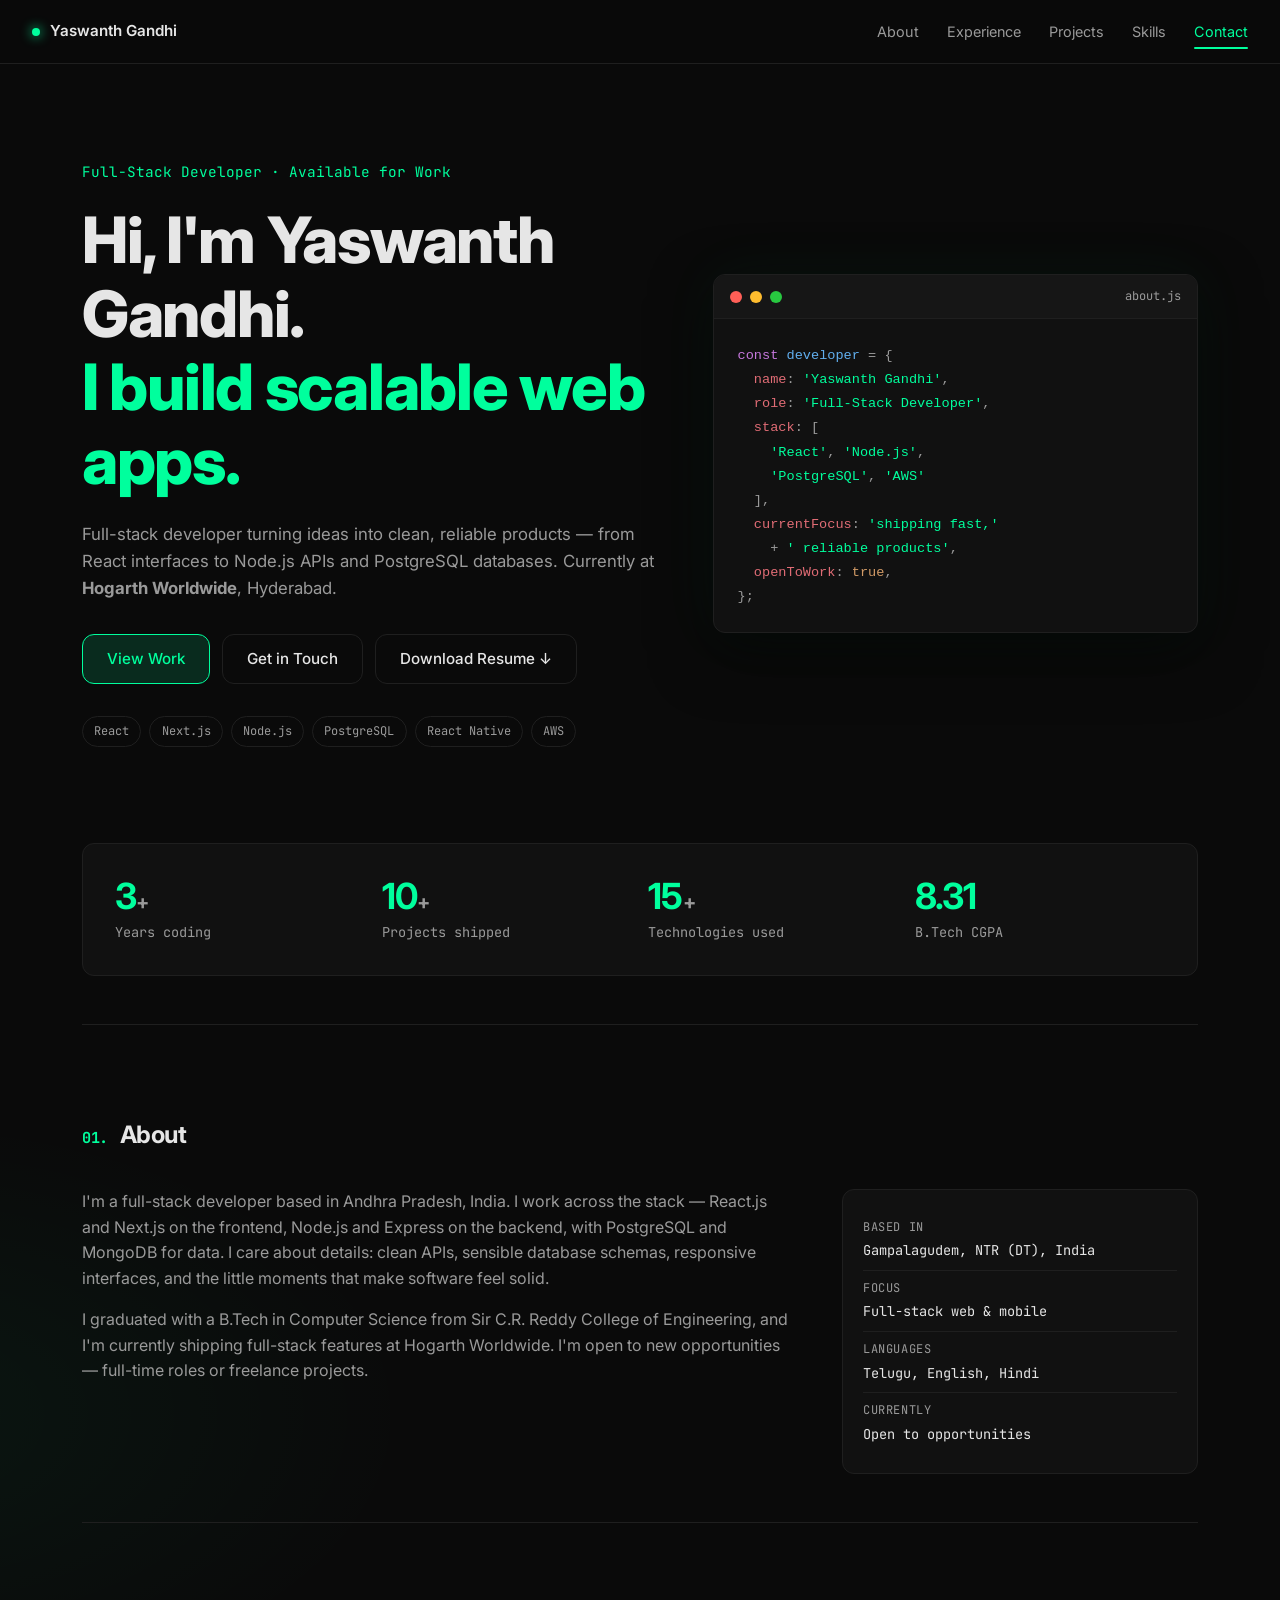
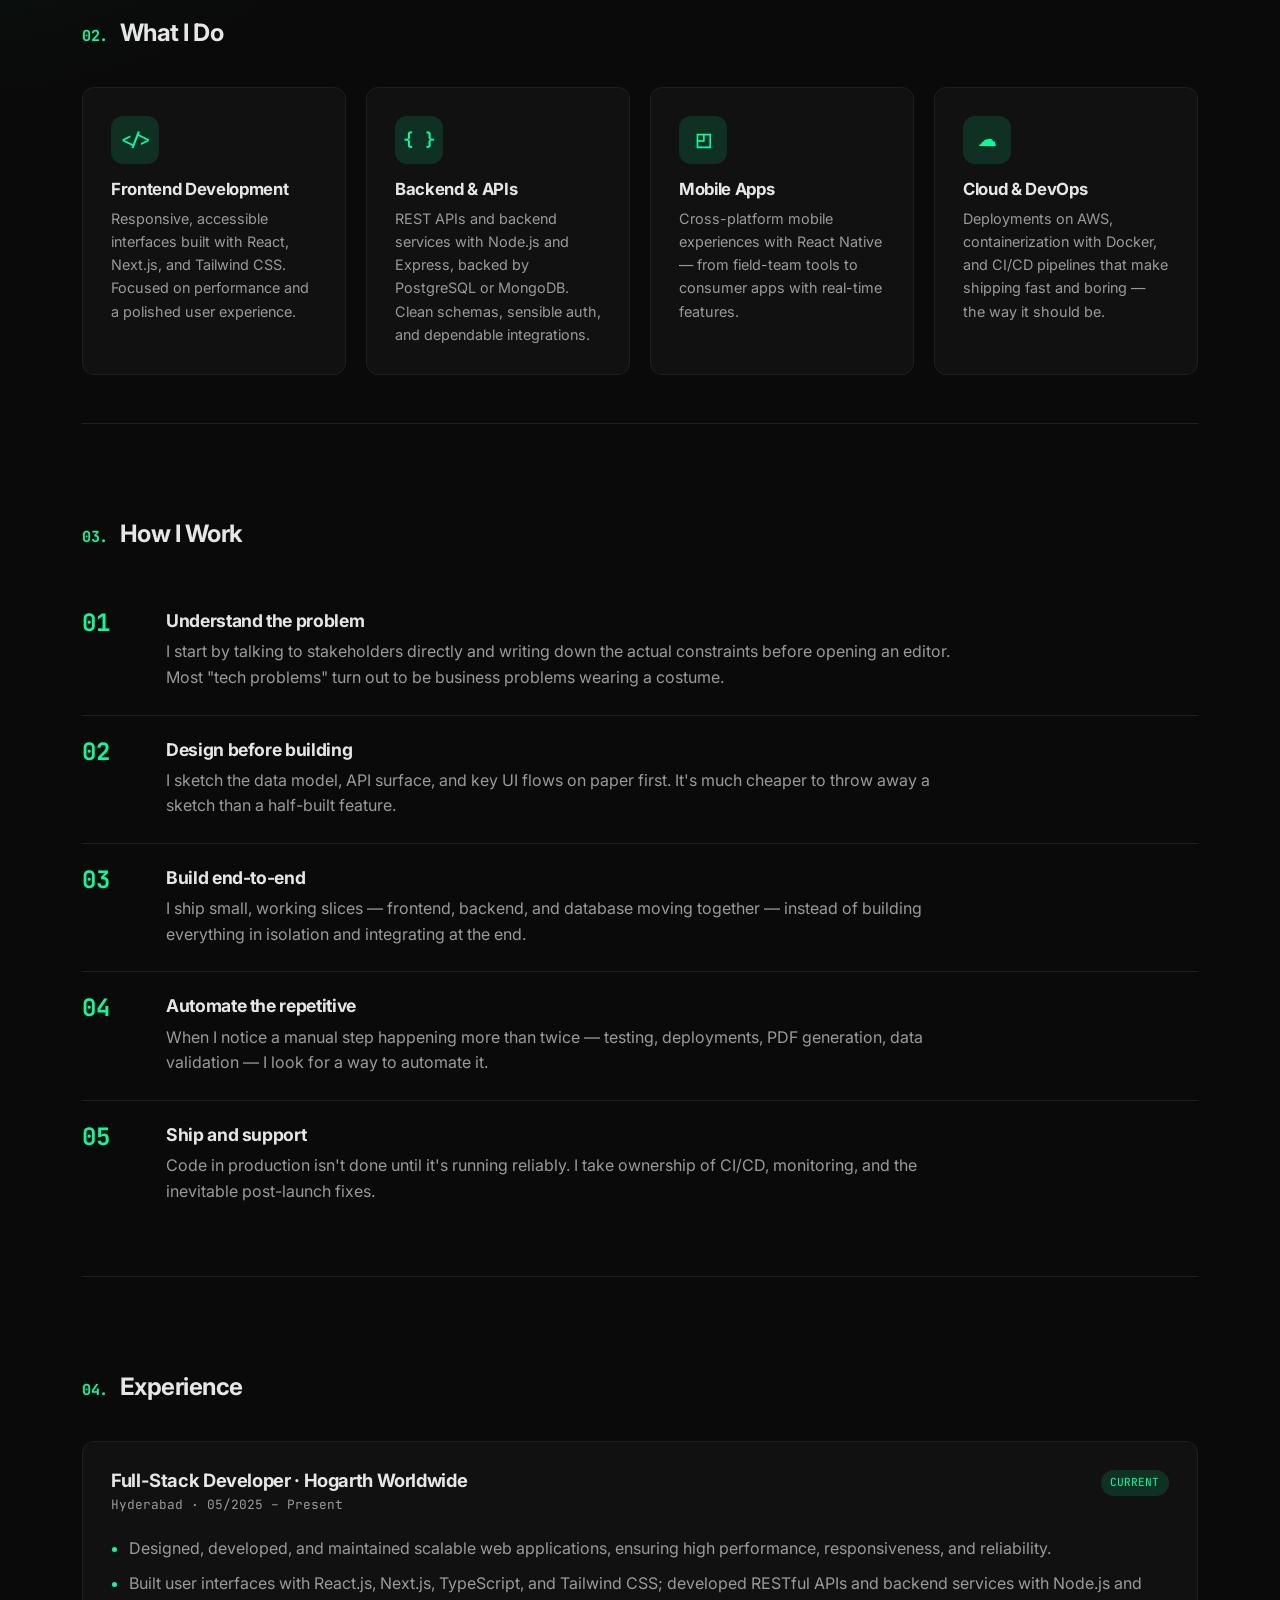
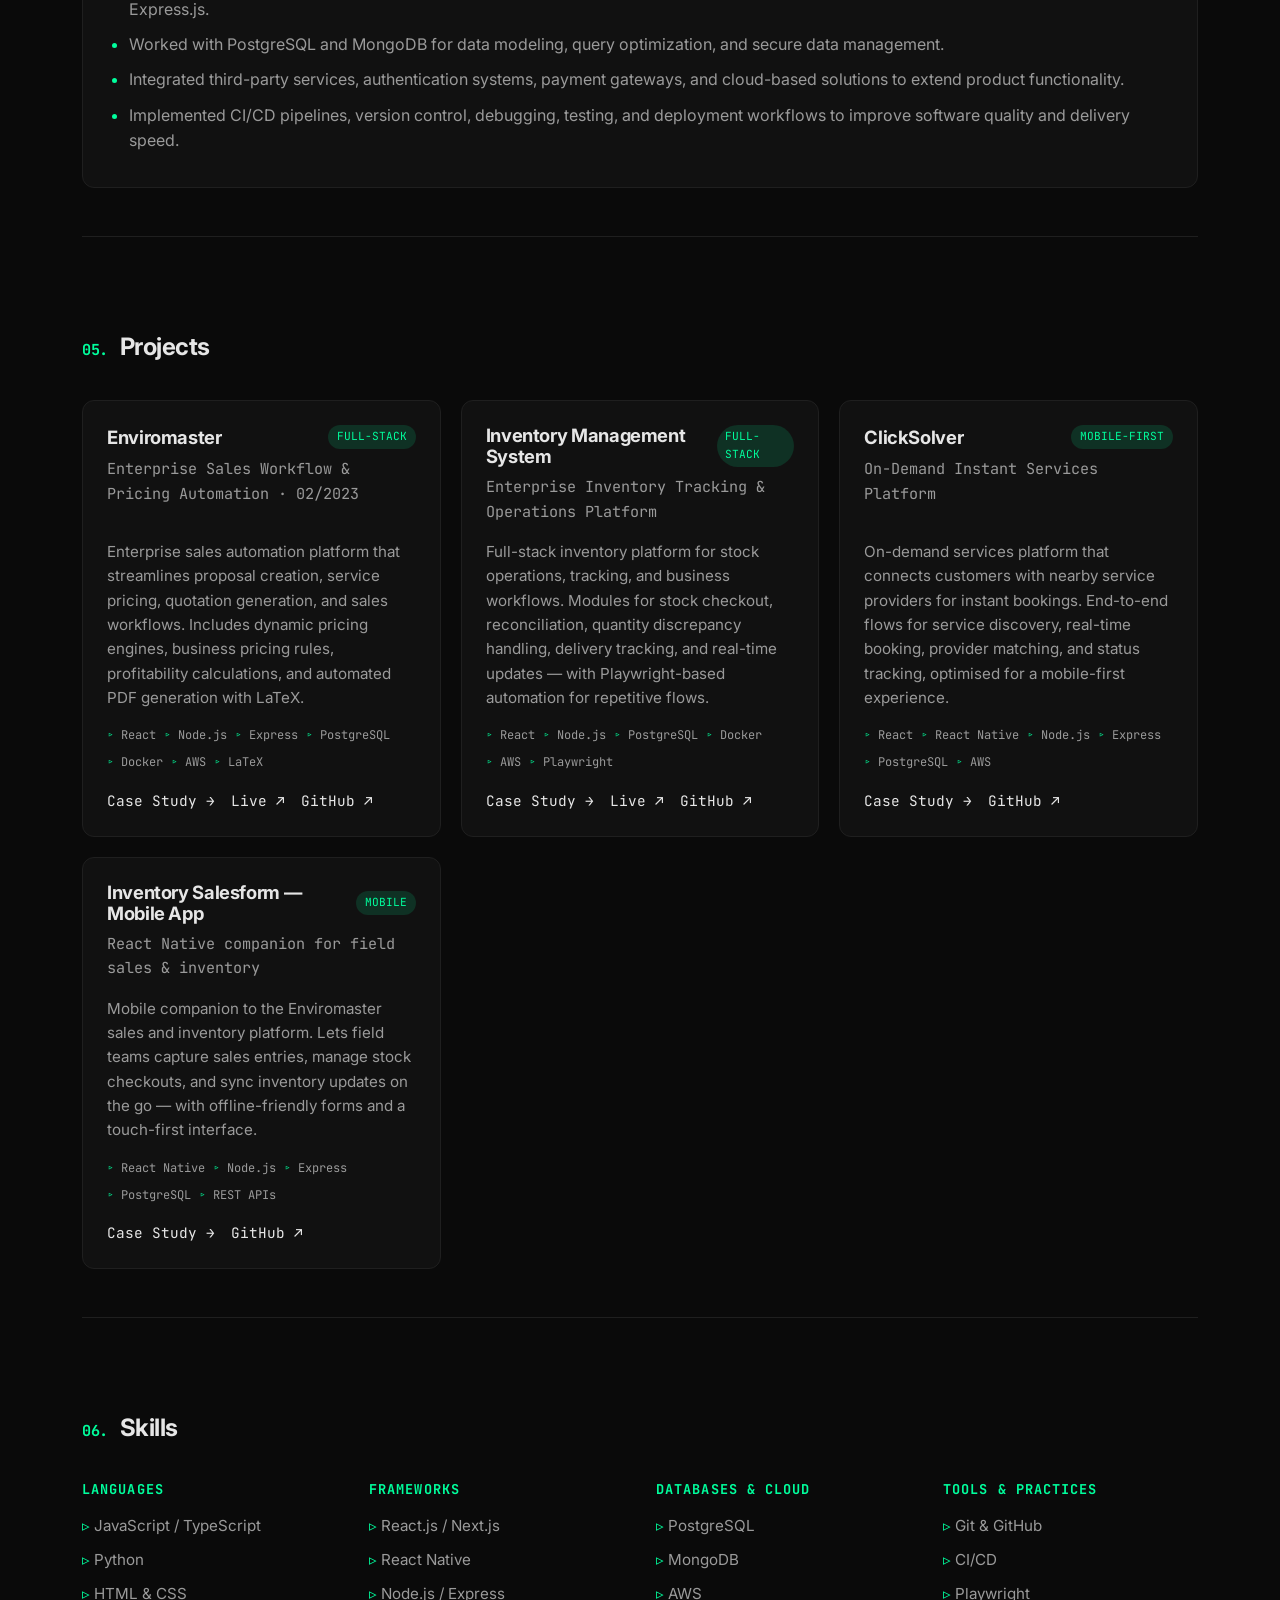
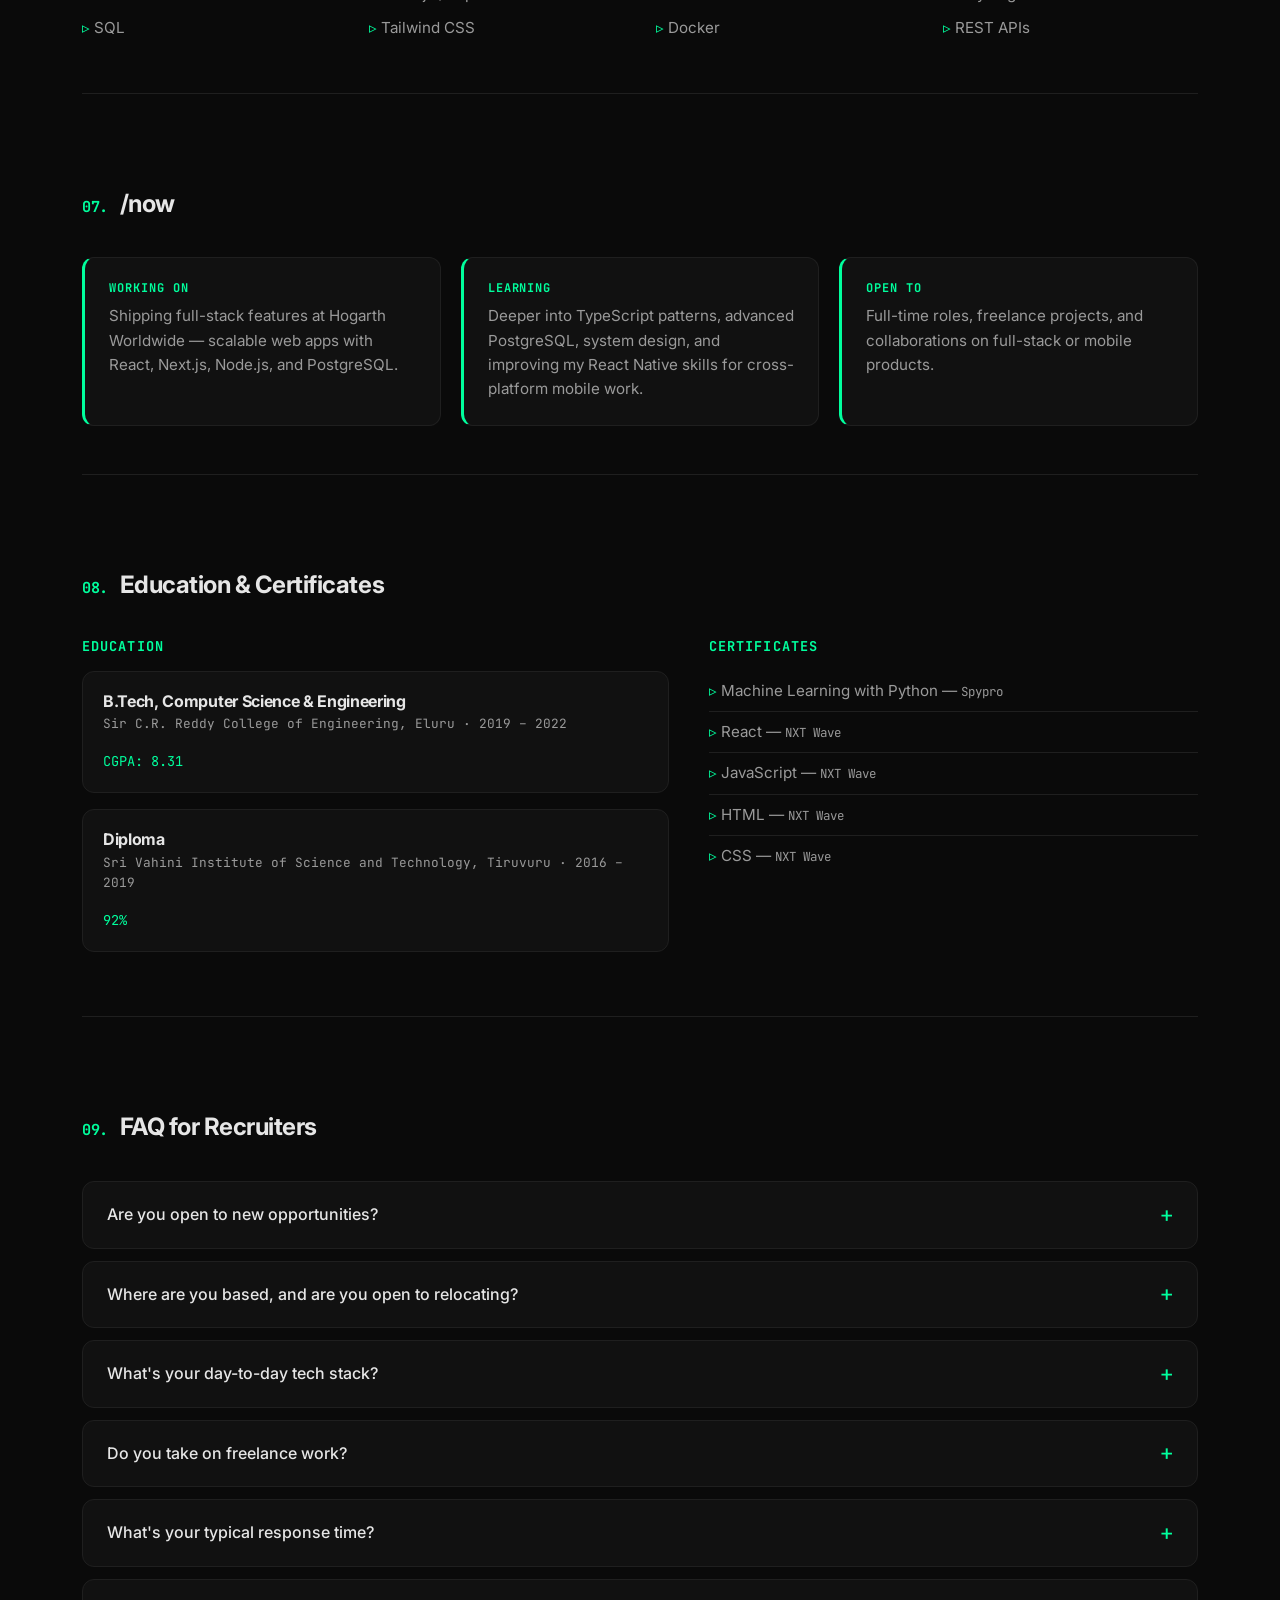
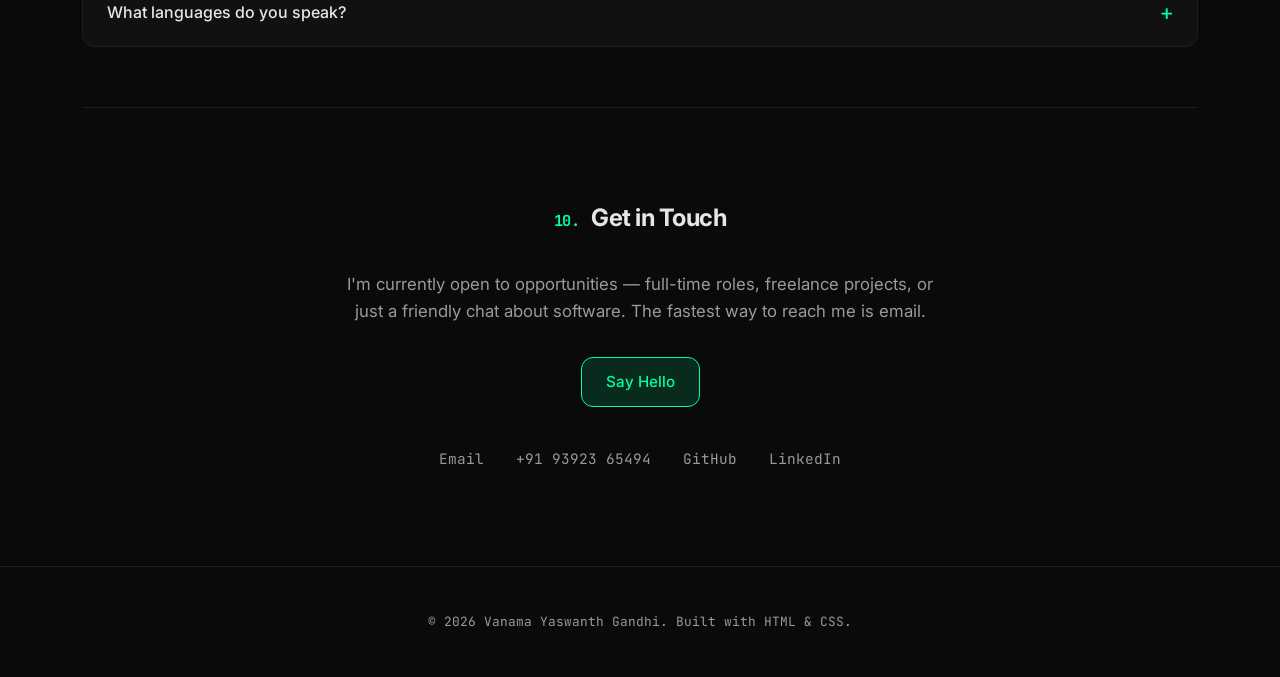
==== commit 20d7f7af: "Added New technologies" ====
--- a/index.html
+++ b/index.html
@@ -119,7 +119,7 @@
               I graduated with a B.Tech in Computer Science from Sir C.R.
               Reddy College of Engineering, and I'm currently shipping
               full-stack features at Hogarth Worldwide. I'm open to new
-              opportunities — full-time, contract, or freelance.
+              opportunities — full-time roles or freelance projects.
             </p>
           </div>
           <ul class="facts">
@@ -172,8 +172,70 @@
         </div>
       </section>
 
+      <section id="process" class="section reveal">
+        <h2><span class="num">03.</span> How I Work</h2>
+        <ol class="process">
+          <li>
+            <span class="step-num">01</span>
+            <div>
+              <h3>Understand the problem</h3>
+              <p>
+                I start by talking to stakeholders directly and writing
+                down the actual constraints before opening an editor.
+                Most "tech problems" turn out to be business problems
+                wearing a costume.
+              </p>
+            </div>
+          </li>
+          <li>
+            <span class="step-num">02</span>
+            <div>
+              <h3>Design before building</h3>
+              <p>
+                I sketch the data model, API surface, and key UI flows
+                on paper first. It's much cheaper to throw away a
+                sketch than a half-built feature.
+              </p>
+            </div>
+          </li>
+          <li>
+            <span class="step-num">03</span>
+            <div>
+              <h3>Build end-to-end</h3>
+              <p>
+                I ship small, working slices — frontend, backend, and
+                database moving together — instead of building
+                everything in isolation and integrating at the end.
+              </p>
+            </div>
+          </li>
+          <li>
+            <span class="step-num">04</span>
+            <div>
+              <h3>Automate the repetitive</h3>
+              <p>
+                When I notice a manual step happening more than twice —
+                testing, deployments, PDF generation, data validation —
+                I look for a way to automate it.
+              </p>
+            </div>
+          </li>
+          <li>
+            <span class="step-num">05</span>
+            <div>
+              <h3>Ship and support</h3>
+              <p>
+                Code in production isn't done until it's running
+                reliably. I take ownership of CI/CD, monitoring, and
+                the inevitable post-launch fixes.
+              </p>
+            </div>
+          </li>
+        </ol>
+      </section>
+
       <section id="experience" class="section reveal">
-        <h2><span class="num">03.</span> Experience</h2>
+        <h2><span class="num">04.</span> Experience</h2>
         <article class="exp">
           <header>
             <div>
@@ -212,11 +274,11 @@
       </section>
 
       <section id="projects" class="section reveal">
-        <h2><span class="num">04.</span> Projects</h2>
+        <h2><span class="num">05.</span> Projects</h2>
         <div class="projects">
           <article class="card">
             <header>
-              <h3>Enviromaster</h3>
+              <h3><a class="card-link" href="projects/enviromaster.html">Enviromaster</a></h3>
               <span class="tag">Full-Stack</span>
             </header>
             <p class="card-sub">
@@ -239,6 +301,7 @@
               <li>LaTeX</li>
             </ul>
             <div class="links">
+              <a href="projects/enviromaster.html">Case Study →</a>
               <a href="https://salesform.enviromasternva.com/" target="_blank" rel="noopener">Live ↗</a>
               <a href="https://github.com/YaswanthVanama123/" target="_blank" rel="noopener">GitHub ↗</a>
             </div>
@@ -246,7 +309,7 @@
 
           <article class="card">
             <header>
-              <h3>Inventory Management System</h3>
+              <h3><a class="card-link" href="projects/inventory.html">Inventory Management System</a></h3>
               <span class="tag">Full-Stack</span>
             </header>
             <p class="card-sub">
@@ -268,6 +331,7 @@
               <li>Playwright</li>
             </ul>
             <div class="links">
+              <a href="projects/inventory.html">Case Study →</a>
               <a href="https://inventory.enviromasternva.com/" target="_blank" rel="noopener">Live ↗</a>
               <a href="https://github.com/YaswanthVanama123/" target="_blank" rel="noopener">GitHub ↗</a>
             </div>
@@ -275,7 +339,7 @@
 
           <article class="card">
             <header>
-              <h3>ClickSolver</h3>
+              <h3><a class="card-link" href="projects/clicksolver.html">ClickSolver</a></h3>
               <span class="tag">Mobile-First</span>
             </header>
             <p class="card-sub">
@@ -297,13 +361,14 @@
               <li>AWS</li>
             </ul>
             <div class="links">
+              <a href="projects/clicksolver.html">Case Study →</a>
               <a href="https://github.com/YaswanthVanama123/" target="_blank" rel="noopener">GitHub ↗</a>
             </div>
           </article>
 
           <article class="card">
             <header>
-              <h3>Inventory Salesform — Mobile App</h3>
+              <h3><a class="card-link" href="projects/salesform-mobile.html">Inventory Salesform — Mobile App</a></h3>
               <span class="tag">Mobile</span>
             </header>
             <p class="card-sub">
@@ -323,6 +388,7 @@
               <li>REST APIs</li>
             </ul>
             <div class="links">
+              <a href="projects/salesform-mobile.html">Case Study →</a>
               <a href="https://github.com/YaswanthVanama123/" target="_blank" rel="noopener">GitHub ↗</a>
             </div>
           </article>
@@ -330,7 +396,7 @@
       </section>
 
       <section id="skills" class="section reveal">
-        <h2><span class="num">05.</span> Skills</h2>
+        <h2><span class="num">06.</span> Skills</h2>
         <div class="skills">
           <div>
             <h4>Languages</h4>
@@ -372,7 +438,7 @@
       </section>
 
       <section id="now" class="section reveal">
-        <h2><span class="num">06.</span> /now</h2>
+        <h2><span class="num">07.</span> /now</h2>
         <div class="now">
           <div class="now-card">
             <h4>Working on</h4>
@@ -392,7 +458,7 @@
           <div class="now-card">
             <h4>Open to</h4>
             <p>
-              Full-time roles, freelance/contract projects, and
+              Full-time roles, freelance projects, and
               collaborations on full-stack or mobile products.
             </p>
           </div>
@@ -400,7 +466,7 @@
       </section>
 
       <section id="education" class="section reveal">
-        <h2><span class="num">07.</span> Education &amp; Certificates</h2>
+        <h2><span class="num">08.</span> Education &amp; Certificates</h2>
         <div class="edu-grid">
           <div>
             <h4>Education</h4>
@@ -433,8 +499,54 @@
         </div>
       </section>
 
+      <section id="faq" class="section reveal">
+        <h2><span class="num">09.</span> FAQ for Recruiters</h2>
+        <div class="faq">
+          <details>
+            <summary>Are you open to new opportunities?</summary>
+            <p>
+              Yes — I'm actively open to full-time roles and
+              interesting freelance projects.
+            </p>
+          </details>
+          <details>
+            <summary>Where are you based, and are you open to relocating?</summary>
+            <p>
+              I'm based in Andhra Pradesh, India. I'm open to remote,
+              hybrid, and on-site roles — including relocation for the
+              right opportunity.
+            </p>
+          </details>
+          <details>
+            <summary>What's your day-to-day tech stack?</summary>
+            <p>
+              React.js, Next.js, TypeScript, Node.js, Express,
+              PostgreSQL, MongoDB, AWS, and Docker. For mobile, I work
+              with React Native.
+            </p>
+          </details>
+          <details>
+            <summary>Do you take on freelance work?</summary>
+            <p>
+              Yes — I'm available for freelance projects, especially
+              full-stack web or React Native mobile work.
+            </p>
+          </details>
+          <details>
+            <summary>What's your typical response time?</summary>
+            <p>
+              I usually reply to email within 24 hours on weekdays.
+            </p>
+          </details>
+          <details>
+            <summary>What languages do you speak?</summary>
+            <p>Telugu, English, and Hindi.</p>
+          </details>
+        </div>
+      </section>
+
       <section id="contact" class="section contact reveal">
-        <h2><span class="num">08.</span> Get in Touch</h2>
+        <h2><span class="num">10.</span> Get in Touch</h2>
         <p class="lede">
           I'm currently open to opportunities — full-time roles,
           freelance projects, or just a friendly chat about software.
--- a/styles.css
+++ b/styles.css
@@ -508,6 +508,32 @@
   transition: transform 0.2s ease, border-color 0.2s ease;
   position: relative;
   overflow: hidden;
+  cursor: pointer;
+}
+
+.card-link {
+  color: inherit;
+  text-decoration: none;
+}
+
+.card-link::before {
+  content: "";
+  position: absolute;
+  inset: 0;
+  z-index: 1;
+}
+
+.card-link:hover {
+  color: var(--accent);
+}
+
+.card .card-sub,
+.card > p,
+.card .stack,
+.card .links,
+.card .tag {
+  position: relative;
+  z-index: 2;
 }
 
 .card::before {
@@ -622,6 +648,94 @@
 .skills li::before {
   content: "▹ ";
   color: var(--accent);
+}
+
+/* ---------- process ---------- */
+.process {
+  list-style: none;
+  padding: 0;
+  margin: 0;
+}
+
+.process li {
+  display: flex;
+  gap: 1.5rem;
+  padding: 1.5rem 0;
+  border-bottom: 1px solid var(--border);
+}
+
+.process li:last-child {
+  border-bottom: none;
+}
+
+.step-num {
+  font-family: var(--font-mono);
+  font-size: 1.5rem;
+  color: var(--accent);
+  font-weight: 700;
+  flex-shrink: 0;
+  width: 60px;
+  line-height: 1;
+}
+
+.process h3 {
+  font-size: 1.1rem;
+  margin: 0 0 0.5rem;
+}
+
+.process p {
+  color: var(--text-dim);
+  margin: 0;
+  max-width: 50rem;
+}
+
+/* ---------- faq ---------- */
+.faq details {
+  background: var(--bg-elev);
+  border: 1px solid var(--border);
+  border-radius: var(--radius);
+  margin-bottom: 0.75rem;
+  overflow: hidden;
+  transition: border-color 0.2s ease;
+}
+
+.faq details:hover,
+.faq details[open] {
+  border-color: var(--accent);
+}
+
+.faq summary {
+  cursor: pointer;
+  padding: 1.25rem 1.5rem;
+  font-weight: 500;
+  list-style: none;
+  display: flex;
+  justify-content: space-between;
+  align-items: center;
+  gap: 1rem;
+}
+
+.faq summary::-webkit-details-marker {
+  display: none;
+}
+
+.faq summary::after {
+  content: "+";
+  font-family: var(--font-mono);
+  color: var(--accent);
+  font-size: 1.4rem;
+  font-weight: 400;
+  line-height: 1;
+}
+
+.faq details[open] summary::after {
+  content: "−";
+}
+
+.faq details p {
+  margin: 0;
+  padding: 0 1.5rem 1.25rem;
+  color: var(--text-dim);
 }
 
 /* ---------- now ---------- */
@@ -790,6 +904,257 @@
   font-size: 0.8rem;
 }
 
+/* ---------- project detail pages ---------- */
+.detail {
+  max-width: var(--max);
+  margin: 0 auto;
+  padding: 0 2rem 4rem;
+}
+
+.detail-hero {
+  padding: 5rem 0 3rem;
+  border-bottom: 1px solid var(--border);
+  margin-bottom: 4rem;
+}
+
+.detail-hero h1 {
+  font-size: clamp(2rem, 5vw, 3.5rem);
+  font-weight: 800;
+  margin: 0.5rem 0 1rem;
+}
+
+.detail-hero .lede {
+  font-size: 1.15rem;
+  color: var(--text);
+  max-width: 50rem;
+}
+
+.detail-hero .cta {
+  margin: 2rem 0;
+}
+
+.detail-meta {
+  display: grid;
+  grid-template-columns: repeat(auto-fit, minmax(160px, 1fr));
+  gap: 1.5rem;
+  padding-top: 2rem;
+  border-top: 1px solid var(--border);
+  font-family: var(--font-mono);
+  font-size: 0.85rem;
+}
+
+.detail-meta div {
+  display: flex;
+  flex-direction: column;
+  gap: 0.25rem;
+}
+
+.detail-meta span {
+  font-size: 0.7rem;
+  text-transform: uppercase;
+  letter-spacing: 0.08em;
+  color: var(--text-dim);
+}
+
+.detail-section {
+  margin-bottom: 4rem;
+}
+
+.detail-section h2 {
+  font-size: 1.5rem;
+  margin-bottom: 1.5rem;
+  padding-bottom: 0.75rem;
+  border-bottom: 1px solid var(--border);
+}
+
+.detail-section > p {
+  color: var(--text-dim);
+  font-size: 1rem;
+  max-width: 60rem;
+  margin: 0 0 1rem;
+}
+
+.detail-section ul {
+  color: var(--text-dim);
+  max-width: 60rem;
+  padding-left: 1.2rem;
+}
+
+.detail-section ul li {
+  padding: 0.25rem 0;
+}
+
+.detail-section ul li::marker {
+  color: var(--accent);
+}
+
+.tech-grid {
+  display: grid;
+  grid-template-columns: repeat(auto-fit, minmax(200px, 1fr));
+  gap: 1.5rem;
+}
+
+.tech-grid > div {
+  padding: 1.25rem;
+  background: var(--bg-elev);
+  border: 1px solid var(--border);
+  border-radius: var(--radius);
+}
+
+.tech-grid h4 {
+  font-family: var(--font-mono);
+  font-size: 0.75rem;
+  text-transform: uppercase;
+  letter-spacing: 0.08em;
+  color: var(--accent);
+  margin: 0 0 0.75rem;
+}
+
+.tech-grid ul {
+  list-style: none;
+  padding: 0;
+  margin: 0;
+}
+
+.tech-grid li {
+  padding: 0.25rem 0;
+  font-size: 0.9rem;
+}
+
+.tech-grid li::before {
+  content: "▹ ";
+  color: var(--accent);
+}
+
+.feature-grid {
+  display: grid;
+  grid-template-columns: repeat(auto-fit, minmax(260px, 1fr));
+  gap: 1rem;
+}
+
+.feature {
+  padding: 1.5rem;
+  background: var(--bg-elev);
+  border: 1px solid var(--border);
+  border-radius: var(--radius);
+  transition: border-color 0.2s ease;
+}
+
+.feature:hover {
+  border-color: var(--accent);
+}
+
+.feature h3 {
+  font-size: 1rem;
+  margin: 0 0 0.5rem;
+  color: var(--accent);
+}
+
+.feature p {
+  margin: 0;
+  color: var(--text-dim);
+  font-size: 0.9rem;
+}
+
+.screenshots {
+  display: grid;
+  grid-template-columns: repeat(auto-fit, minmax(280px, 1fr));
+  gap: 1rem;
+}
+
+.screenshot {
+  border: 1px solid var(--border);
+  border-radius: var(--radius);
+  background: var(--bg-elev);
+  aspect-ratio: 16 / 10;
+  display: flex;
+  align-items: center;
+  justify-content: center;
+  color: var(--text-dim);
+  font-family: var(--font-mono);
+  font-size: 0.8rem;
+  text-align: center;
+  padding: 1rem;
+  overflow: hidden;
+}
+
+.screenshot img {
+  width: 100%;
+  height: 100%;
+  object-fit: cover;
+  display: block;
+}
+
+.challenge {
+  padding: 1.5rem;
+  background: var(--bg-elev);
+  border: 1px solid var(--border);
+  border-left: 3px solid var(--accent);
+  border-radius: var(--radius);
+  margin-bottom: 1rem;
+}
+
+.challenge h4 {
+  font-family: var(--font-mono);
+  font-size: 0.75rem;
+  text-transform: uppercase;
+  letter-spacing: 0.08em;
+  color: var(--accent);
+  margin: 0 0 0.5rem;
+}
+
+.challenge h4:not(:first-child) {
+  margin-top: 1rem;
+}
+
+.challenge p {
+  margin: 0;
+  color: var(--text-dim);
+}
+
+.project-nav {
+  display: flex;
+  justify-content: space-between;
+  gap: 1rem;
+  padding: 2rem 0;
+  border-top: 1px solid var(--border);
+  margin-top: 2rem;
+}
+
+.project-nav a {
+  display: flex;
+  flex-direction: column;
+  gap: 0.25rem;
+  padding: 1.25rem 1.5rem;
+  background: var(--bg-elev);
+  border: 1px solid var(--border);
+  border-radius: var(--radius);
+  font-family: var(--font-mono);
+  font-size: 0.8rem;
+  color: var(--text-dim);
+  transition: all 0.2s ease;
+  flex: 1;
+  max-width: 280px;
+}
+
+.project-nav a:hover {
+  border-color: var(--accent);
+  transform: translateY(-2px);
+}
+
+.project-nav a strong {
+  color: var(--text);
+  font-weight: 600;
+  font-family: var(--font-sans);
+  font-size: 0.95rem;
+}
+
+.project-nav .next {
+  align-items: flex-end;
+  text-align: right;
+  margin-left: auto;
+}
+
 /* ---------- responsive ---------- */
 @media (max-width: 900px) {
   .hero {
@@ -817,8 +1182,10 @@
     font-size: 0.85rem;
   }
 
-  main {
-    padding: 0 1.25rem;
+  main,
+  .detail {
+    padding-left: 1.25rem;
+    padding-right: 1.25rem;
   }
 
   .about-grid,
@@ -847,4 +1214,16 @@
     font-size: 0.75rem;
     padding: 1rem;
   }
-}
+
+  .detail-hero {
+    padding: 3rem 0 2rem;
+  }
+
+  .project-nav {
+    flex-direction: column;
+  }
+
+  .project-nav a {
+    max-width: none;
+  }
+}
